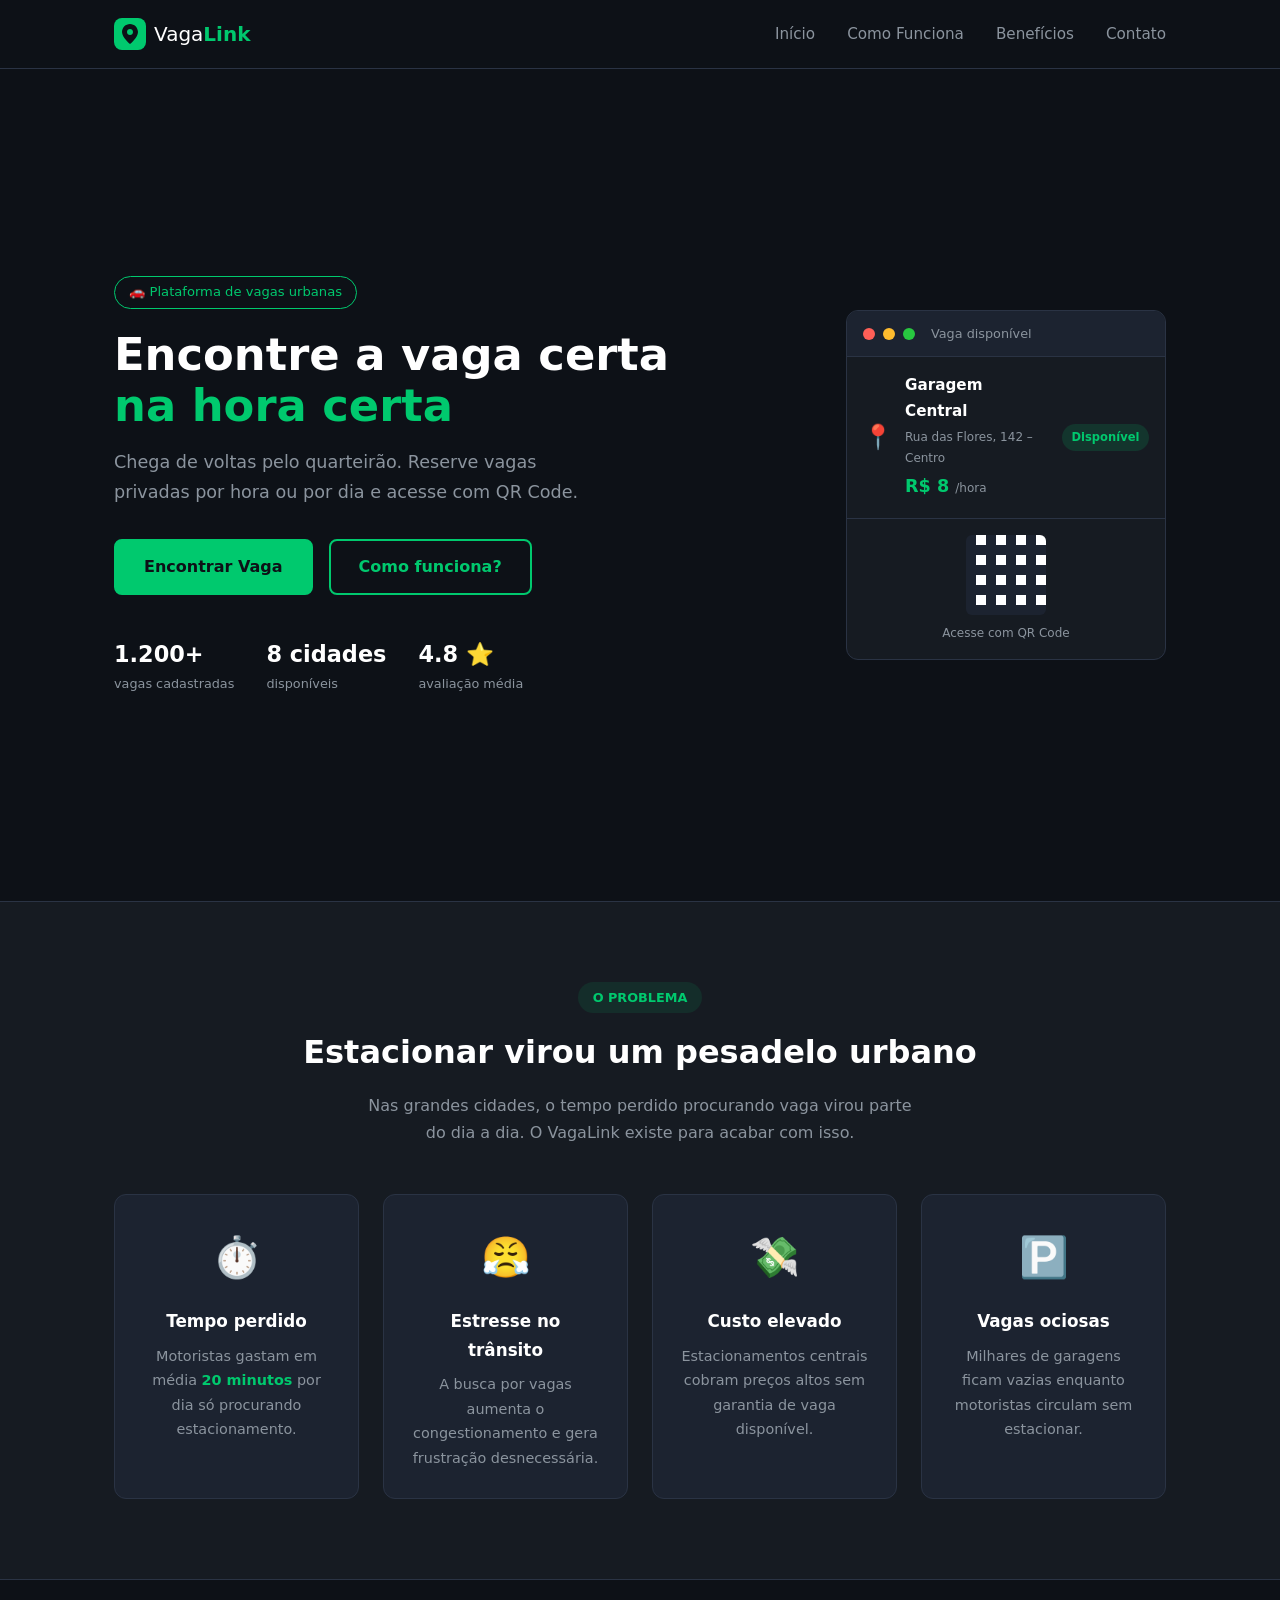
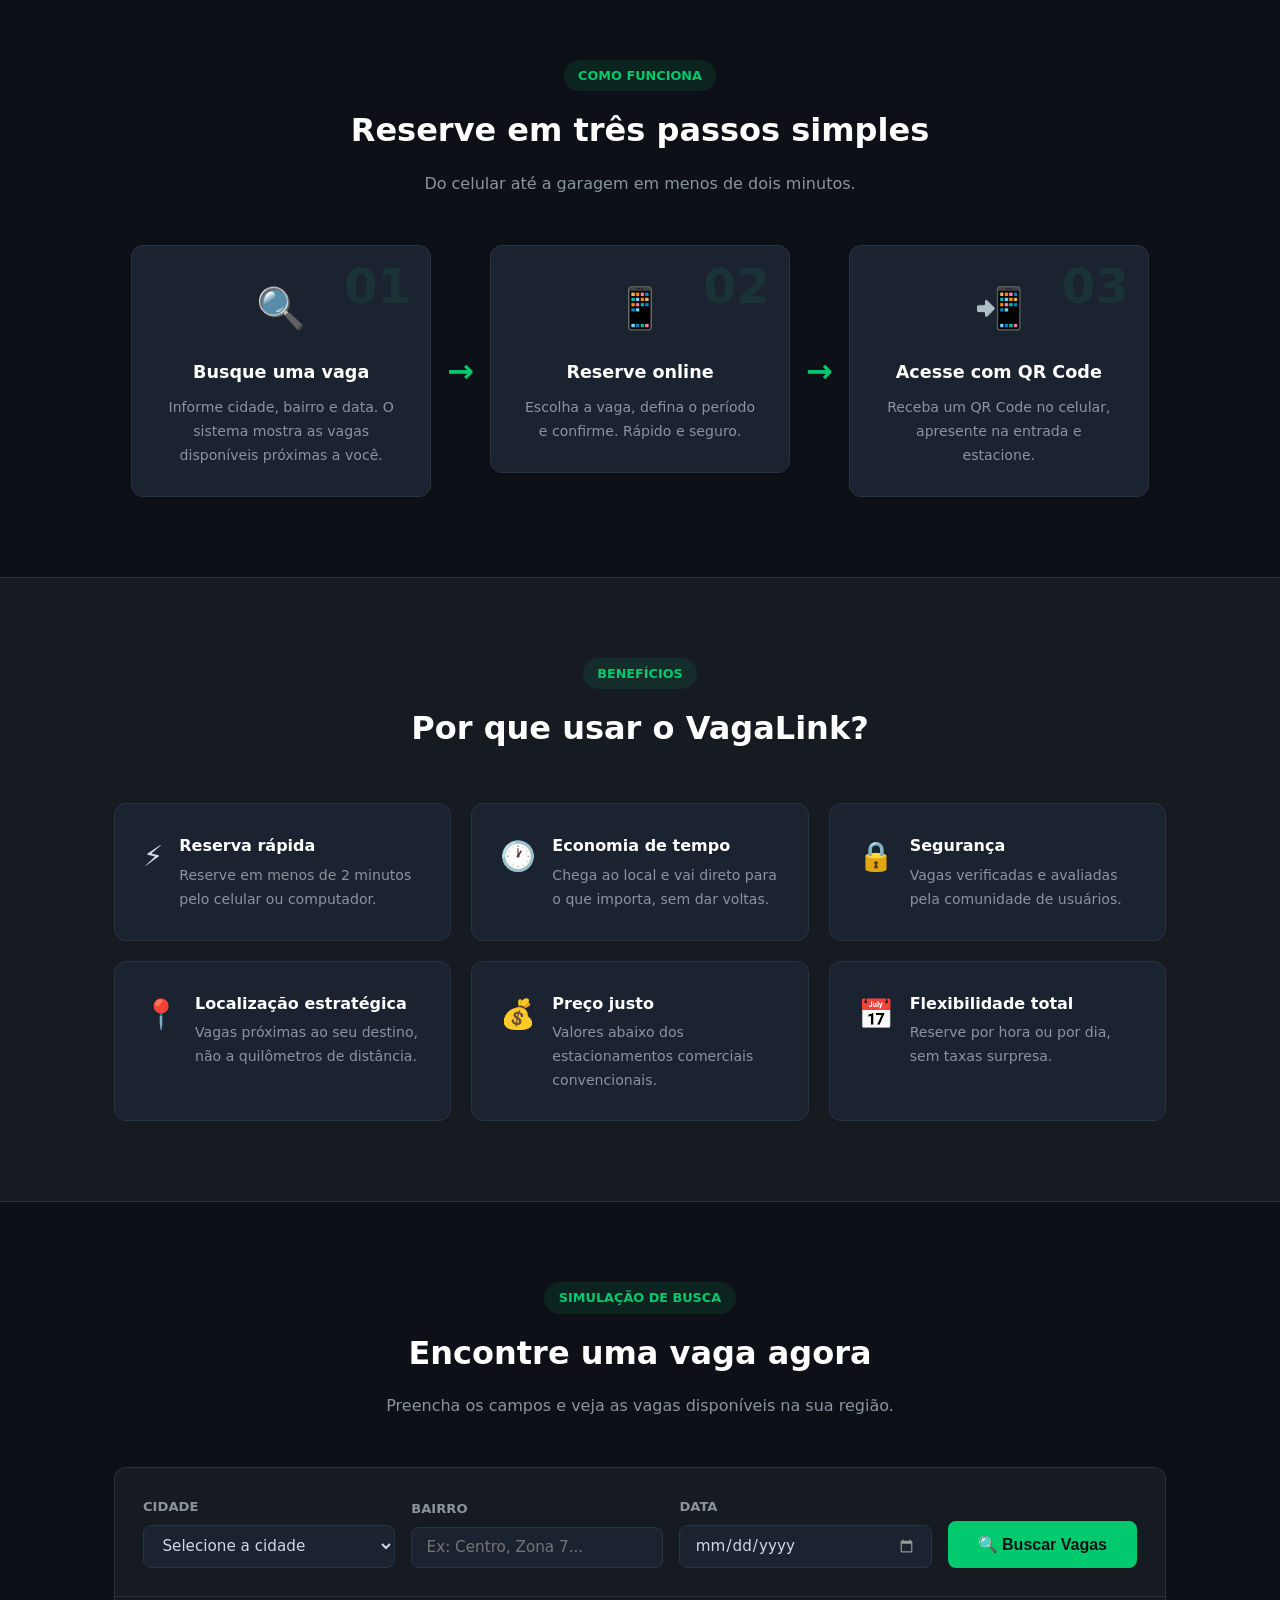
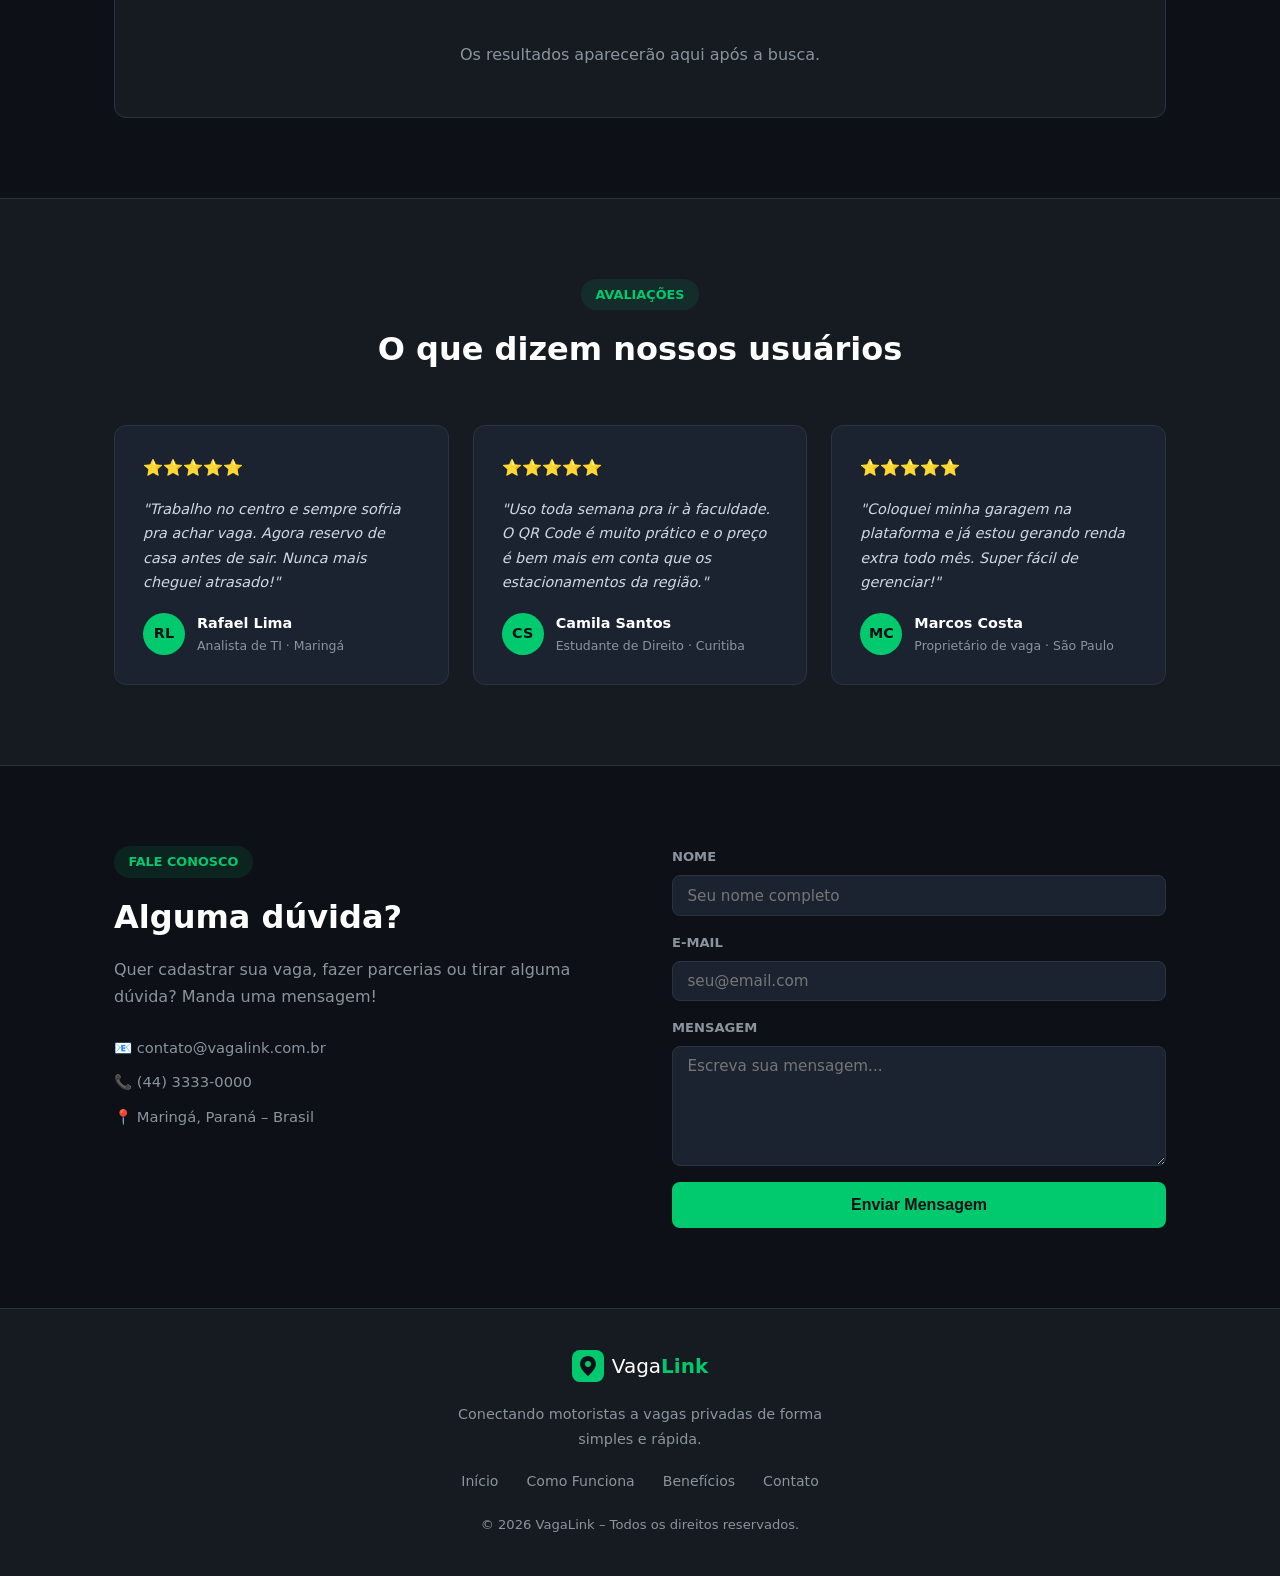
==== VagaLink/index.html @ 7817a4af "Add files via upload" ====
<!DOCTYPE html>
<html lang="pt-BR">
<head>
  <meta charset="UTF-8" />
  <meta name="viewport" content="width=device-width, initial-scale=1.0" />
  <title>VagaLink – Encontre a vaga certa na hora certa</title>
  <link rel="stylesheet" href="style.css" />
</head>
<body>

  <!-- HEADER -->
  <header class="header">
    <div class="header-inner">
      <a href="#hero" class="logo">
        <svg class="logo-icon" viewBox="0 0 32 32" fill="none">
          <rect width="32" height="32" rx="8" fill="#00c96e"/>
          <path d="M16 6C11.6 6 8 9.6 8 14C8 19.5 16 26 16 26C16 26 24 19.5 24 14C24 9.6 20.4 6 16 6ZM16 17C14.3 17 13 15.7 13 14C13 12.3 14.3 11 16 11C17.7 11 19 12.3 19 14C19 15.7 17.7 17 16 17Z" fill="#0d1117"/>
        </svg>
        <span class="logo-text">Vaga<strong>Link</strong></span>
      </a>

      <button class="menu-toggle" id="menuToggle" aria-label="Abrir menu">
        <span></span><span></span><span></span>
      </button>

      <nav class="nav" id="mainNav">
        <ul class="nav-list">
          <li><a href="#hero" class="nav-link">Início</a></li>
          <li><a href="#como-funciona" class="nav-link">Como Funciona</a></li>
          <li><a href="#beneficios" class="nav-link">Benefícios</a></li>
          <li><a href="#contato" class="nav-link">Contato</a></li>
        </ul>
      </nav>
    </div>
  </header>

  <!-- HERO -->
  <section class="hero" id="hero">
    <div class="hero-content">
      <span class="hero-badge">🚗 Plataforma de vagas urbanas</span>
      <h1 class="hero-title">Encontre a vaga certa<br><span class="hero-highlight">na hora certa</span></h1>
      <p class="hero-subtitle">Chega de voltas pelo quarteirão. Reserve vagas privadas por hora ou por dia e acesse com QR Code.</p>
      <div class="hero-actions">
        <a href="#busca" class="btn btn-primary">Encontrar Vaga</a>
        <a href="#como-funciona" class="btn btn-outline">Como funciona?</a>
      </div>
      <div class="hero-stats">
        <div class="stat"><span class="stat-number">1.200+</span><span class="stat-label">vagas cadastradas</span></div>
        <div class="stat"><span class="stat-number">8 cidades</span><span class="stat-label">disponíveis</span></div>
        <div class="stat"><span class="stat-number">4.8 ⭐</span><span class="stat-label">avaliação média</span></div>
      </div>
    </div>

    <!-- Card decorativo -->
    <div class="hero-visual">
      <div class="card-mockup">
        <div class="mockup-header">
          <span class="mockup-dot red"></span>
          <span class="mockup-dot yellow"></span>
          <span class="mockup-dot green"></span>
          <span class="mockup-title">Vaga disponível</span>
        </div>
        <div class="mockup-body">
          <div class="mockup-pin">📍</div>
          <div class="mockup-info">
            <p class="mockup-name">Garagem Central</p>
            <p class="mockup-address">Rua das Flores, 142 – Centro</p>
            <p class="mockup-price">R$ 8 <span>/hora</span></p>
          </div>
          <span class="mockup-badge">Disponível</span>
        </div>
        <div class="mockup-qr">
          <div class="qr-grid"></div>
          <p>Acesse com QR Code</p>
        </div>
      </div>
    </div>
  </section>

  <!-- PROBLEMA -->
  <section class="problema" id="problema">
    <div class="container">
      <div class="section-header">
        <span class="section-label">O problema</span>
        <h2 class="section-title">Estacionar virou um pesadelo urbano</h2>
        <p class="section-desc">Nas grandes cidades, o tempo perdido procurando vaga virou parte do dia a dia. O VagaLink existe para acabar com isso.</p>
      </div>
      <div class="problema-grid">
        <div class="problema-card"><span class="card-icon">⏱️</span><h3>Tempo perdido</h3><p>Motoristas gastam em média <strong>20 minutos</strong> por dia só procurando estacionamento.</p></div>
        <div class="problema-card"><span class="card-icon">😤</span><h3>Estresse no trânsito</h3><p>A busca por vagas aumenta o congestionamento e gera frustração desnecessária.</p></div>
        <div class="problema-card"><span class="card-icon">💸</span><h3>Custo elevado</h3><p>Estacionamentos centrais cobram preços altos sem garantia de vaga disponível.</p></div>
        <div class="problema-card"><span class="card-icon">🅿️</span><h3>Vagas ociosas</h3><p>Milhares de garagens ficam vazias enquanto motoristas circulam sem estacionar.</p></div>
      </div>
    </div>
  </section>

  <!-- COMO FUNCIONA -->
  <section class="como-funciona" id="como-funciona">
    <div class="container">
      <div class="section-header">
        <span class="section-label">Como funciona</span>
        <h2 class="section-title">Reserve em três passos simples</h2>
        <p class="section-desc">Do celular até a garagem em menos de dois minutos.</p>
      </div>
      <div class="steps-grid">
        <div class="step-card">
          <div class="step-number">01</div>
          <div class="step-icon">🔍</div>
          <h3 class="step-title">Busque uma vaga</h3>
          <p class="step-desc">Informe cidade, bairro e data. O sistema mostra as vagas disponíveis próximas a você.</p>
        </div>
        <div class="step-arrow" aria-hidden="true">→</div>
        <div class="step-card">
          <div class="step-number">02</div>
          <div class="step-icon">📱</div>
          <h3 class="step-title">Reserve online</h3>
          <p class="step-desc">Escolha a vaga, defina o período e confirme. Rápido e seguro.</p>
        </div>
        <div class="step-arrow" aria-hidden="true">→</div>
        <div class="step-card">
          <div class="step-number">03</div>
          <div class="step-icon">📲</div>
          <h3 class="step-title">Acesse com QR Code</h3>
          <p class="step-desc">Receba um QR Code no celular, apresente na entrada e estacione.</p>
        </div>
      </div>
    </div>
  </section>

  <!-- BENEFÍCIOS -->
  <section class="beneficios" id="beneficios">
    <div class="container">
      <div class="section-header">
        <span class="section-label">Benefícios</span>
        <h2 class="section-title">Por que usar o VagaLink?</h2>
      </div>
      <div class="beneficios-grid">
        <div class="beneficio-item"><span class="beneficio-icon">⚡</span><div><h4>Reserva rápida</h4><p>Reserve em menos de 2 minutos pelo celular ou computador.</p></div></div>
        <div class="beneficio-item"><span class="beneficio-icon">🕐</span><div><h4>Economia de tempo</h4><p>Chega ao local e vai direto para o que importa, sem dar voltas.</p></div></div>
        <div class="beneficio-item"><span class="beneficio-icon">🔒</span><div><h4>Segurança</h4><p>Vagas verificadas e avaliadas pela comunidade de usuários.</p></div></div>
        <div class="beneficio-item"><span class="beneficio-icon">📍</span><div><h4>Localização estratégica</h4><p>Vagas próximas ao seu destino, não a quilômetros de distância.</p></div></div>
        <div class="beneficio-item"><span class="beneficio-icon">💰</span><div><h4>Preço justo</h4><p>Valores abaixo dos estacionamentos comerciais convencionais.</p></div></div>
        <div class="beneficio-item"><span class="beneficio-icon">📅</span><div><h4>Flexibilidade total</h4><p>Reserve por hora ou por dia, sem taxas surpresa.</p></div></div>
      </div>
    </div>
  </section>

  <!-- BUSCA -->
  <section class="busca" id="busca">
    <div class="container">
      <div class="section-header">
        <span class="section-label">Simulação de busca</span>
        <h2 class="section-title">Encontre uma vaga agora</h2>
        <p class="section-desc">Preencha os campos e veja as vagas disponíveis na sua região.</p>
      </div>
      <div class="busca-box">
        <div class="busca-form">
          <div class="form-group">
            <label for="cidade">Cidade</label>
            <select id="cidade">
              <option value="">Selecione a cidade</option>
              <option>Maringá</option>
              <option>Curitiba</option>
              <option>São Paulo</option>
              <option>Londrina</option>
              <option>Campo Grande</option>
            </select>
          </div>
          <div class="form-group">
            <label for="bairro">Bairro</label>
            <input type="text" id="bairro" placeholder="Ex: Centro, Zona 7..." />
          </div>
          <div class="form-group">
            <label for="data">Data</label>
            <input type="date" id="data" />
          </div>
          <button class="btn btn-primary btn-buscar" id="btnBuscar">🔍 Buscar Vagas</button>
        </div>
        <div class="resultados" id="resultados">
          <p class="resultados-placeholder">Os resultados aparecerão aqui após a busca.</p>
        </div>
      </div>
    </div>
  </section>

  <!-- AVALIAÇÕES -->
  <section class="avaliacoes" id="avaliacoes">
    <div class="container">
      <div class="section-header">
        <span class="section-label">Avaliações</span>
        <h2 class="section-title">O que dizem nossos usuários</h2>
      </div>
      <div class="avaliacoes-grid">
        <div class="avaliacao-card">
          <div class="avaliacao-stars">⭐⭐⭐⭐⭐</div>
          <p class="avaliacao-texto">"Trabalho no centro e sempre sofria pra achar vaga. Agora reservo de casa antes de sair. Nunca mais cheguei atrasado!"</p>
          <div class="avaliacao-autor">
            <div class="autor-avatar">RL</div>
            <div><p class="autor-nome">Rafael Lima</p><p class="autor-info">Analista de TI · Maringá</p></div>
          </div>
        </div>
        <div class="avaliacao-card">
          <div class="avaliacao-stars">⭐⭐⭐⭐⭐</div>
          <p class="avaliacao-texto">"Uso toda semana pra ir à faculdade. O QR Code é muito prático e o preço é bem mais em conta que os estacionamentos da região."</p>
          <div class="avaliacao-autor">
            <div class="autor-avatar">CS</div>
            <div><p class="autor-nome">Camila Santos</p><p class="autor-info">Estudante de Direito · Curitiba</p></div>
          </div>
        </div>
        <div class="avaliacao-card">
          <div class="avaliacao-stars">⭐⭐⭐⭐⭐</div>
          <p class="avaliacao-texto">"Coloquei minha garagem na plataforma e já estou gerando renda extra todo mês. Super fácil de gerenciar!"</p>
          <div class="avaliacao-autor">
            <div class="autor-avatar">MC</div>
            <div><p class="autor-nome">Marcos Costa</p><p class="autor-info">Proprietário de vaga · São Paulo</p></div>
          </div>
        </div>
      </div>
    </div>
  </section>

  <!-- CONTATO -->
  <section class="contato" id="contato">
    <div class="container">
      <div class="contato-inner">
        <div class="contato-info">
          <span class="section-label">Fale conosco</span>
          <h2 class="section-title">Alguma dúvida?</h2>
          <p>Quer cadastrar sua vaga, fazer parcerias ou tirar alguma dúvida? Manda uma mensagem!</p>
          <ul class="contato-detalhes">
            <li>📧 contato@vagalink.com.br</li>
            <li>📞 (44) 3333-0000</li>
            <li>📍 Maringá, Paraná – Brasil</li>
          </ul>
        </div>
        <form class="contato-form" id="formContato">
          <div class="form-group">
            <label for="nome">Nome</label>
            <input type="text" id="nome" placeholder="Seu nome completo" required />
          </div>
          <div class="form-group">
            <label for="email">E-mail</label>
            <input type="email" id="email" placeholder="seu@email.com" required />
          </div>
          <div class="form-group">
            <label for="mensagem">Mensagem</label>
            <textarea id="mensagem" rows="5" placeholder="Escreva sua mensagem..." required></textarea>
          </div>
          <div class="form-sucesso" id="formSucesso">✅ Mensagem enviada com sucesso!</div>
          <button type="submit" class="btn btn-primary">Enviar Mensagem</button>
        </form>
      </div>
    </div>
  </section>

  <!-- FOOTER -->
  <footer class="footer">
    <div class="container">
      <div class="footer-inner">
        <a href="#hero" class="logo">
          <svg class="logo-icon" viewBox="0 0 32 32" fill="none">
            <rect width="32" height="32" rx="8" fill="#00c96e"/>
            <path d="M16 6C11.6 6 8 9.6 8 14C8 19.5 16 26 16 26C16 26 24 19.5 24 14C24 9.6 20.4 6 16 6ZM16 17C14.3 17 13 15.7 13 14C13 12.3 14.3 11 16 11C17.7 11 19 12.3 19 14C19 15.7 17.7 17 16 17Z" fill="#0d1117"/>
          </svg>
          <span class="logo-text">Vaga<strong>Link</strong></span>
        </a>
        <p class="footer-desc">Conectando motoristas a vagas privadas de forma simples e rápida.</p>
        <nav class="footer-nav">
          <a href="#hero">Início</a>
          <a href="#como-funciona">Como Funciona</a>
          <a href="#beneficios">Benefícios</a>
          <a href="#contato">Contato</a>
        </nav>
        <p class="footer-copy">© <span id="anoAtual"></span> VagaLink – Todos os direitos reservados.</p>
      </div>
    </div>
  </footer>

  <script src="script.js"></script>
</body>
</html>
---- VagaLink/style.css ----
/* ============================================
   VagaLink – CSS Simplificado
   Cores: fundo escuro + verde (#00c96e)
   ============================================ */

/* --- 1. RESET BÁSICO --- */

*, *::before, *::after {
  box-sizing: border-box;
  margin: 0;
  padding: 0;
}

html {
  scroll-behavior: smooth;
}

body {
  font-family: system-ui, sans-serif;
  background-color: #0d1117;
  color: #cdd9e5;
  line-height: 1.7;
}

ul, ol { list-style: none; }
a { text-decoration: none; color: inherit; }
img { max-width: 100%; display: block; }

/* --- 2. UTILITÁRIOS --- */

.container {
  max-width: 1100px;
  margin: 0 auto;
  padding: 0 1.5rem;
}

/* Botões */
.btn {
  display: inline-block;
  padding: 0.75rem 1.75rem;
  border-radius: 8px;
  font-size: 1rem;
  font-weight: 600;
  cursor: pointer;
  border: 2px solid #00c96e;
  transition: background-color 0.2s, color 0.2s;
}

.btn-primary {
  background-color: #00c96e;
  color: #0d1117;
}

.btn-primary:hover {
  background-color: #00a559;
  border-color: #00a559;
}

.btn-outline {
  background-color: transparent;
  color: #00c96e;
}

.btn-outline:hover {
  background-color: #00c96e;
  color: #0d1117;
}

/* Cabeçalhos de seção */
.section-header {
  text-align: center;
  margin-bottom: 3rem;
}

.section-label {
  display: inline-block;
  font-size: 0.8rem;
  font-weight: 700;
  text-transform: uppercase;
  color: #00c96e;
  background-color: rgba(0, 201, 110, 0.1);
  padding: 0.3rem 0.9rem;
  border-radius: 999px;
  margin-bottom: 0.75rem;
}

.section-title {
  font-size: 2rem;
  font-weight: 700;
  color: #fff;
  margin-bottom: 0.75rem;
}

.section-desc {
  color: #8b949e;
  max-width: 560px;
  margin: 0 auto;
}

/* --- 3. HEADER --- */

.header {
  position: sticky;
  top: 0;
  z-index: 100;
  background-color: #0d1117;
  border-bottom: 1px solid #2a3344;
}

.header-inner {
  max-width: 1100px;
  margin: 0 auto;
  padding: 0 1.5rem;
  height: 68px;
  display: flex;
  align-items: center;
  justify-content: space-between;
}

.logo {
  display: flex;
  align-items: center;
  gap: 0.5rem;
  font-size: 1.25rem;
  color: #fff;
}

.logo-icon { width: 32px; height: 32px; }

.logo-text strong { color: #00c96e; }

.nav-list {
  display: flex;
  gap: 2rem;
}

.nav-link {
  font-size: 0.95rem;
  color: #8b949e;
  transition: color 0.2s;
}

.nav-link:hover { color: #fff; }

/* Botão hamburguer (só aparece em mobile) */
.menu-toggle {
  display: none;
  flex-direction: column;
  gap: 5px;
  background: none;
  border: none;
  cursor: pointer;
  padding: 4px;
}

.menu-toggle span {
  display: block;
  width: 24px;
  height: 2px;
  background-color: #cdd9e5;
}

/* --- 4. HERO --- */

.hero {
  display: flex;
  align-items: center;
  gap: 3rem;
  padding: 5rem 1.5rem;
  max-width: 1100px;
  margin: 0 auto;
  min-height: calc(100vh - 68px);
}

.hero-content { flex: 1; }

.hero-badge {
  display: inline-block;
  font-size: 0.82rem;
  color: #00c96e;
  border: 1px solid #00c96e;
  padding: 0.3rem 0.9rem;
  border-radius: 999px;
  margin-bottom: 1.2rem;
}

.hero-title {
  font-size: 2.8rem;
  font-weight: 800;
  color: #fff;
  line-height: 1.15;
  margin-bottom: 1rem;
}

.hero-highlight { color: #00c96e; }

.hero-subtitle {
  font-size: 1.1rem;
  color: #8b949e;
  max-width: 500px;
  margin-bottom: 2rem;
}

.hero-actions {
  display: flex;
  gap: 1rem;
  flex-wrap: wrap;
  margin-bottom: 2.5rem;
}

.hero-stats {
  display: flex;
  gap: 2rem;
  flex-wrap: wrap;
}

.stat { display: flex; flex-direction: column; }

.stat-number {
  font-size: 1.4rem;
  font-weight: 700;
  color: #fff;
}

.stat-label {
  font-size: 0.8rem;
  color: #8b949e;
}

/* Card mockup do lado direito */
.hero-visual { flex: 0 0 320px; }

.card-mockup {
  background-color: #161b22;
  border: 1px solid #2a3344;
  border-radius: 12px;
  overflow: hidden;
}

.mockup-header {
  background-color: #1c2330;
  padding: 0.75rem 1rem;
  display: flex;
  align-items: center;
  gap: 0.5rem;
  border-bottom: 1px solid #2a3344;
}

.mockup-dot {
  width: 12px;
  height: 12px;
  border-radius: 50%;
}

.mockup-dot.red    { background-color: #ff5f57; }
.mockup-dot.yellow { background-color: #febc2e; }
.mockup-dot.green  { background-color: #28c840; }

.mockup-title {
  font-size: 0.8rem;
  color: #8b949e;
  margin-left: 0.5rem;
}

.mockup-body {
  padding: 1rem;
  display: flex;
  align-items: center;
  gap: 0.75rem;
  border-bottom: 1px solid #2a3344;
}

.mockup-pin { font-size: 1.5rem; }
.mockup-info { flex: 1; }

.mockup-name {
  font-weight: 600;
  color: #fff;
  font-size: 0.95rem;
}

.mockup-address {
  font-size: 0.75rem;
  color: #8b949e;
  margin-top: 2px;
}

.mockup-price {
  font-size: 1.1rem;
  font-weight: 700;
  color: #00c96e;
  margin-top: 4px;
}

.mockup-price span {
  font-size: 0.75rem;
  color: #8b949e;
  font-weight: 400;
}

.mockup-badge {
  background-color: rgba(0, 201, 110, 0.15);
  color: #00c96e;
  font-size: 0.72rem;
  font-weight: 700;
  padding: 0.25rem 0.6rem;
  border-radius: 999px;
}

.mockup-qr {
  padding: 1rem;
  display: flex;
  flex-direction: column;
  align-items: center;
  gap: 0.5rem;
}

.mockup-qr p {
  font-size: 0.75rem;
  color: #8b949e;
}

/* QR code visual simulado com grid CSS */
.qr-grid {
  width: 80px;
  height: 80px;
  background-color: #fff;
  border-radius: 6px;
  background-image:
    repeating-linear-gradient(0deg,   #1c2330 0px, #1c2330 10px, transparent 10px, transparent 20px),
    repeating-linear-gradient(90deg,  #1c2330 0px, #1c2330 10px, transparent 10px, transparent 20px);
}

/* --- 5. SEÇÕES COM FUNDO ALTERNADO --- */
/* Seções escuras alternadas usam a mesma cor de fundo e borda */

.problema,
.beneficios,
.avaliacoes {
  background-color: #161b22;
  border-top: 1px solid #2a3344;
  border-bottom: 1px solid #2a3344;
}

.problema,
.como-funciona,
.beneficios,
.busca,
.avaliacoes,
.contato {
  padding: 5rem 0;
}

/* --- 6. CARDS GENÉRICOS --- */
/* Problema, steps, avaliações e benefícios compartilham o mesmo estilo base de card */

.problema-card,
.step-card,
.avaliacao-card,
.beneficio-item {
  background-color: #1c2330;
  border: 1px solid #2a3344;
  border-radius: 12px;
  padding: 1.75rem;
}

.problema-card:hover,
.step-card:hover,
.avaliacao-card:hover,
.beneficio-item:hover {
  border-color: #00c96e;
}

/* --- 7. SEÇÃO PROBLEMA --- */

.problema-grid {
  display: grid;
  grid-template-columns: repeat(auto-fit, minmax(220px, 1fr));
  gap: 1.5rem;
}

.problema-card { text-align: center; }

.card-icon {
  font-size: 2.5rem;
  display: block;
  margin-bottom: 1rem;
}

.problema-card h3 {
  font-size: 1.05rem;
  color: #fff;
  margin-bottom: 0.5rem;
}

.problema-card p { font-size: 0.9rem; color: #8b949e; }
.problema-card p strong { color: #00c96e; }

/* --- 8. COMO FUNCIONA --- */

.steps-grid {
  display: flex;
  gap: 1rem;
  flex-wrap: wrap;
  justify-content: center;
  align-items: flex-start;
}

.step-card {
  flex: 1;
  min-width: 220px;
  max-width: 300px;
  text-align: center;
  position: relative;
}

/* Número decorativo no canto do card */
.step-number {
  font-size: 3rem;
  font-weight: 900;
  color: rgba(0, 201, 110, 0.1);
  position: absolute;
  top: 1rem;
  right: 1.2rem;
  line-height: 1;
  user-select: none;
}

.step-icon {
  font-size: 2.5rem;
  margin-bottom: 1rem;
}

.step-title {
  font-size: 1.1rem;
  font-weight: 700;
  color: #fff;
  margin-bottom: 0.5rem;
}

.step-desc { font-size: 0.88rem; color: #8b949e; }

.step-arrow {
  font-size: 2rem;
  color: #00c96e;
  align-self: center;
  font-weight: 700;
}

/* --- 9. BENEFÍCIOS --- */

.beneficios-grid {
  display: grid;
  grid-template-columns: repeat(auto-fit, minmax(280px, 1fr));
  gap: 1.25rem;
}

.beneficio-item {
  display: flex;
  align-items: flex-start;
  gap: 1rem;
}

.beneficio-icon { font-size: 1.8rem; }

.beneficio-item h4 {
  font-size: 1rem;
  color: #fff;
  margin-bottom: 0.25rem;
}

.beneficio-item p { font-size: 0.88rem; color: #8b949e; }

/* --- 10. BUSCA DE VAGAS --- */

.busca-box {
  background-color: #161b22;
  border: 1px solid #2a3344;
  border-radius: 12px;
  overflow: hidden;
}

.busca-form {
  display: flex;
  align-items: flex-end;
  gap: 1rem;
  padding: 1.75rem;
  flex-wrap: wrap;
  border-bottom: 1px solid #2a3344;
}

/* Grupos de campos de formulário (reutilizado em busca e contato) */
.form-group {
  display: flex;
  flex-direction: column;
  gap: 0.4rem;
  flex: 1;
  min-width: 160px;
}

.form-group label {
  font-size: 0.82rem;
  font-weight: 600;
  color: #8b949e;
  text-transform: uppercase;
}

.form-group input,
.form-group select,
.form-group textarea {
  background-color: #1c2330;
  border: 1px solid #2a3344;
  border-radius: 8px;
  padding: 0.65rem 0.9rem;
  color: #cdd9e5;
  font-size: 0.95rem;
  font-family: system-ui, sans-serif;
  width: 100%;
  outline: none;
}

.form-group input:focus,
.form-group select:focus,
.form-group textarea:focus {
  border-color: #00c96e;
}

.form-group input[type="date"]::-webkit-calendar-picker-indicator {
  filter: invert(0.6);
}

.btn-buscar {
  white-space: nowrap;
  align-self: flex-end;
}

.resultados {
  padding: 1.75rem;
  min-height: 120px;
}

.resultados-placeholder {
  color: #8b949e;
  text-align: center;
  padding: 1rem 0;
}

/* Grid e cards de resultado de busca (criados pelo JS) */
.resultados-grid {
  display: grid;
  grid-template-columns: repeat(auto-fill, minmax(240px, 1fr));
  gap: 1rem;
}

.vaga-card {
  background-color: #1c2330;
  border: 1px solid #2a3344;
  border-radius: 12px;
  padding: 1.25rem;
}

.vaga-card:hover { border-color: #00c96e; }

.vaga-card-header {
  display: flex;
  justify-content: space-between;
  align-items: flex-start;
  margin-bottom: 0.5rem;
}

.vaga-nome {
  font-size: 0.95rem;
  font-weight: 700;
  color: #fff;
}

.vaga-tipo {
  font-size: 0.7rem;
  padding: 0.2rem 0.5rem;
  border-radius: 999px;
  font-weight: 600;
}

.vaga-tipo.coberta { background-color: rgba(0,201,110,0.12); color: #00c96e; }
.vaga-tipo.aberta  { background-color: rgba(255,191,0,0.12); color: #ffbf00; }

.vaga-endereco {
  font-size: 0.8rem;
  color: #8b949e;
  margin-bottom: 0.75rem;
}

.vaga-footer {
  display: flex;
  justify-content: space-between;
  align-items: center;
}

.vaga-preco {
  font-size: 1.15rem;
  font-weight: 700;
  color: #00c96e;
}

.vaga-preco span { font-size: 0.75rem; color: #8b949e; font-weight: 400; }

.vaga-avaliacao { font-size: 0.78rem; color: #8b949e; }

.btn-reservar {
  display: block;
  width: 100%;
  margin-top: 0.9rem;
  padding: 0.55rem;
  background-color: #00c96e;
  color: #0d1117;
  border: none;
  border-radius: 7px;
  font-weight: 700;
  font-size: 0.9rem;
  cursor: pointer;
  font-family: system-ui, sans-serif;
}

.btn-reservar:hover { background-color: #00a559; }

.reserva-confirmada {
  border: 1px solid #00c96e;
  color: #00c96e;
  border-radius: 7px;
  padding: 0.5rem;
  text-align: center;
  font-size: 0.85rem;
  font-weight: 600;
  margin-top: 0.9rem;
}

/* --- 11. AVALIAÇÕES --- */

.avaliacoes-grid {
  display: grid;
  grid-template-columns: repeat(auto-fit, minmax(280px, 1fr));
  gap: 1.5rem;
}

.avaliacao-card {
  display: flex;
  flex-direction: column;
  gap: 1rem;
}

.avaliacao-stars { font-size: 1rem; }

.avaliacao-texto {
  font-size: 0.9rem;
  color: #cdd9e5;
  font-style: italic;
  flex: 1;
}

.avaliacao-autor {
  display: flex;
  align-items: center;
  gap: 0.75rem;
}

.autor-avatar {
  width: 42px;
  height: 42px;
  border-radius: 50%;
  background-color: #00c96e;
  color: #0d1117;
  display: flex;
  align-items: center;
  justify-content: center;
  font-weight: 700;
  font-size: 0.9rem;
  flex-shrink: 0;
}

.autor-nome { font-size: 0.9rem; font-weight: 700; color: #fff; }
.autor-info { font-size: 0.78rem; color: #8b949e; }

/* --- 12. CONTATO --- */

.contato-inner {
  display: grid;
  grid-template-columns: 1fr 1fr;
  gap: 4rem;
  align-items: start;
}

.contato-info .section-title { text-align: left; }

.contato-info p {
  color: #8b949e;
  margin-bottom: 1.5rem;
}

.contato-detalhes { display: flex; flex-direction: column; gap: 0.6rem; }
.contato-detalhes li { font-size: 0.92rem; color: #8b949e; }

.contato-form {
  display: flex;
  flex-direction: column;
  gap: 1rem;
}

.contato-form .form-group textarea {
  resize: vertical;
  min-height: 120px;
}

/* Mensagem de sucesso – ocultada por padrão, exibida via JS */
.form-sucesso {
  border: 1px solid #00c96e;
  color: #00c96e;
  border-radius: 8px;
  padding: 0.9rem 1.1rem;
  font-weight: 600;
  display: none;
}

/* --- 13. FOOTER --- */

.footer {
  background-color: #161b22;
  border-top: 1px solid #2a3344;
  padding: 2.5rem 0;
}

.footer-inner {
  display: flex;
  flex-direction: column;
  align-items: center;
  gap: 1.2rem;
  text-align: center;
}

.footer-desc { font-size: 0.9rem; color: #8b949e; max-width: 400px; }

.footer-nav {
  display: flex;
  gap: 1.75rem;
  flex-wrap: wrap;
  justify-content: center;
}

.footer-nav a { font-size: 0.88rem; color: #8b949e; }
.footer-nav a:hover { color: #00c96e; }

.footer-copy { font-size: 0.82rem; color: #8b949e; }

/* --- 14. RESPONSIVIDADE --- */

/* Tablet */
@media (max-width: 900px) {
  .hero {
    flex-direction: column;
    text-align: center;
    padding-top: 3rem;
    min-height: auto;
  }

  .hero-content {
    display: flex;
    flex-direction: column;
    align-items: center;
  }

  .hero-visual {
    flex: none;
    width: 100%;
    max-width: 340px;
  }

  .contato-inner {
    grid-template-columns: 1fr;
    gap: 2.5rem;
  }

  .contato-info .section-title,
  .contato-info .section-label {
    text-align: center;
    display: block;
  }

  .contato-detalhes { align-items: center; }

  .step-arrow { display: none; }
}

/* Celular */
@media (max-width: 600px) {
  .menu-toggle { display: flex; }

  /* Menu escondido em mobile, exibido quando tem a classe .aberto (via JS) */
  .nav {
    display: none;
    position: absolute;
    top: 68px;
    left: 0;
    right: 0;
    background-color: #161b22;
    border-bottom: 1px solid #2a3344;
    padding: 1rem 1.5rem;
    z-index: 99;
  }

  .nav.aberto { display: block; }

  .nav-list { flex-direction: column; gap: 1rem; }

  .busca-form { flex-direction: column; }

  .btn-buscar { width: 100%; }

  .hero-stats,
  .hero-actions {
    justify-content: center;
  }
}
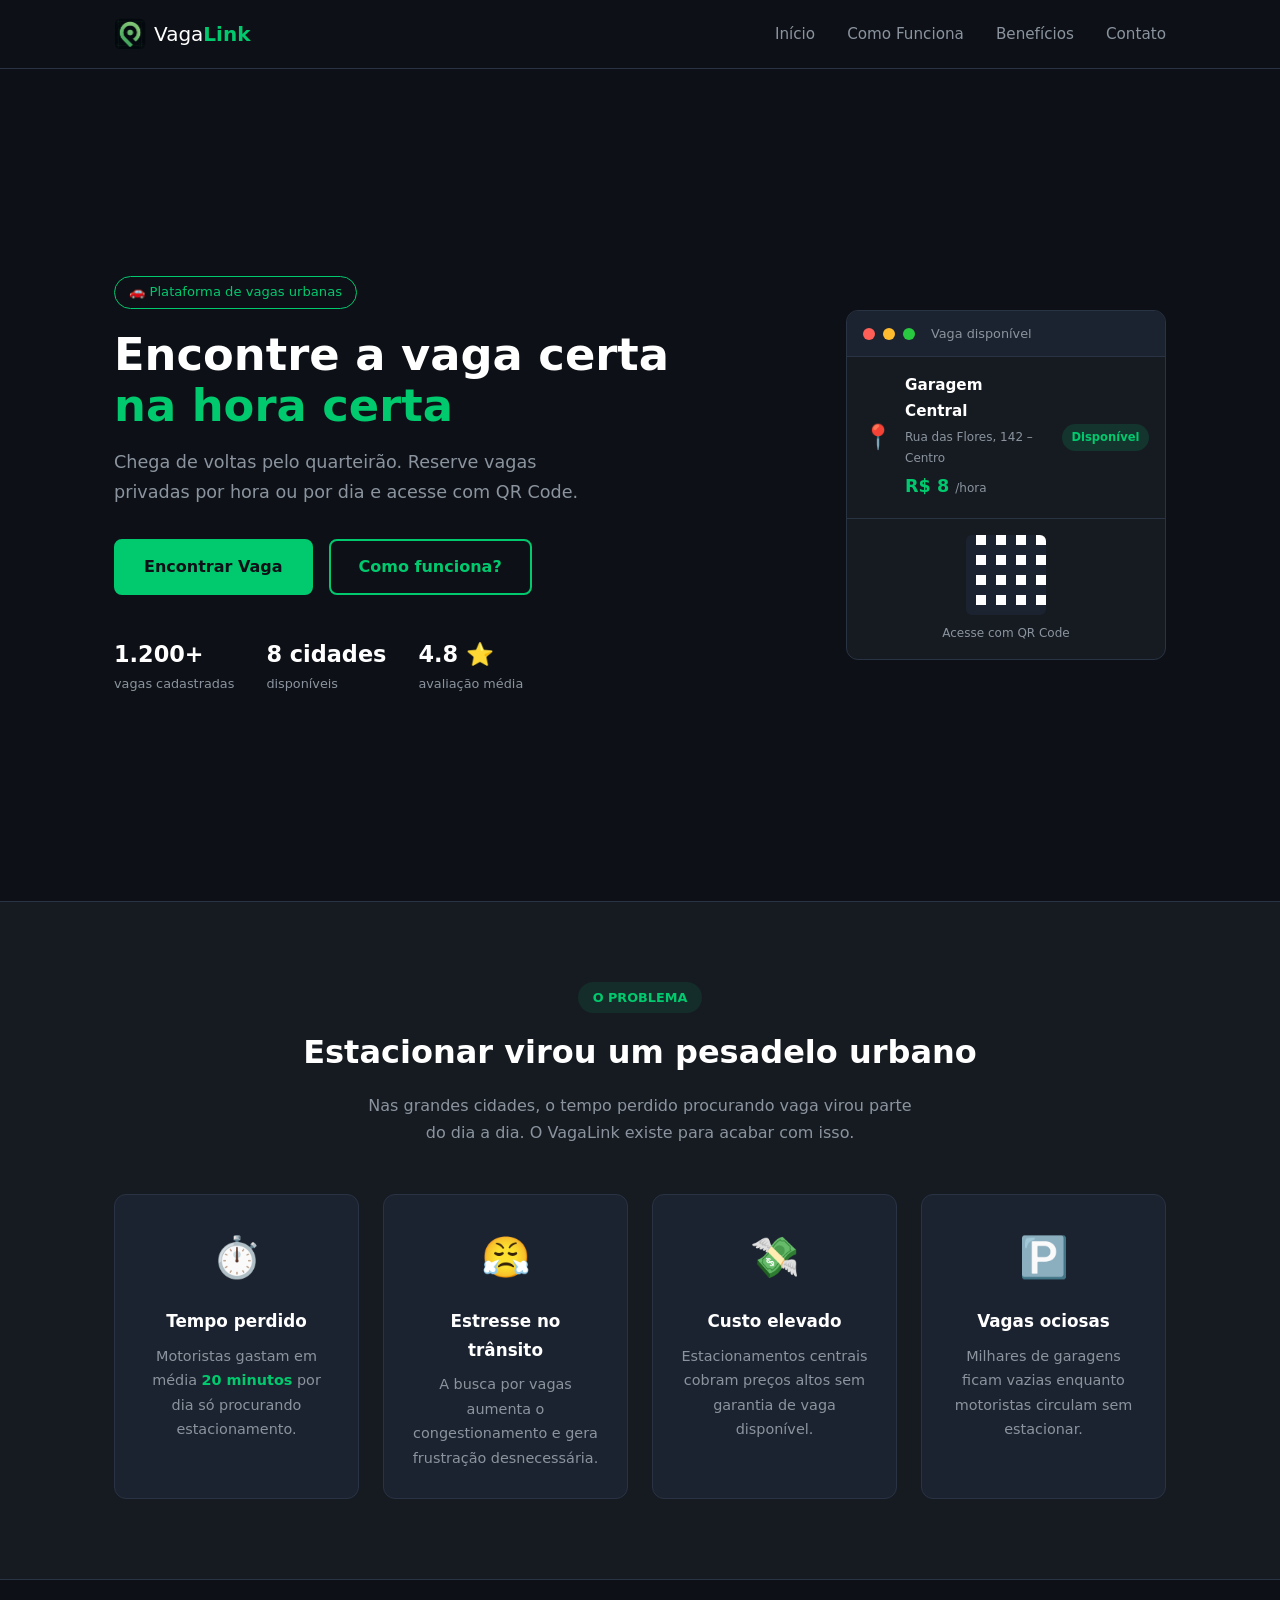
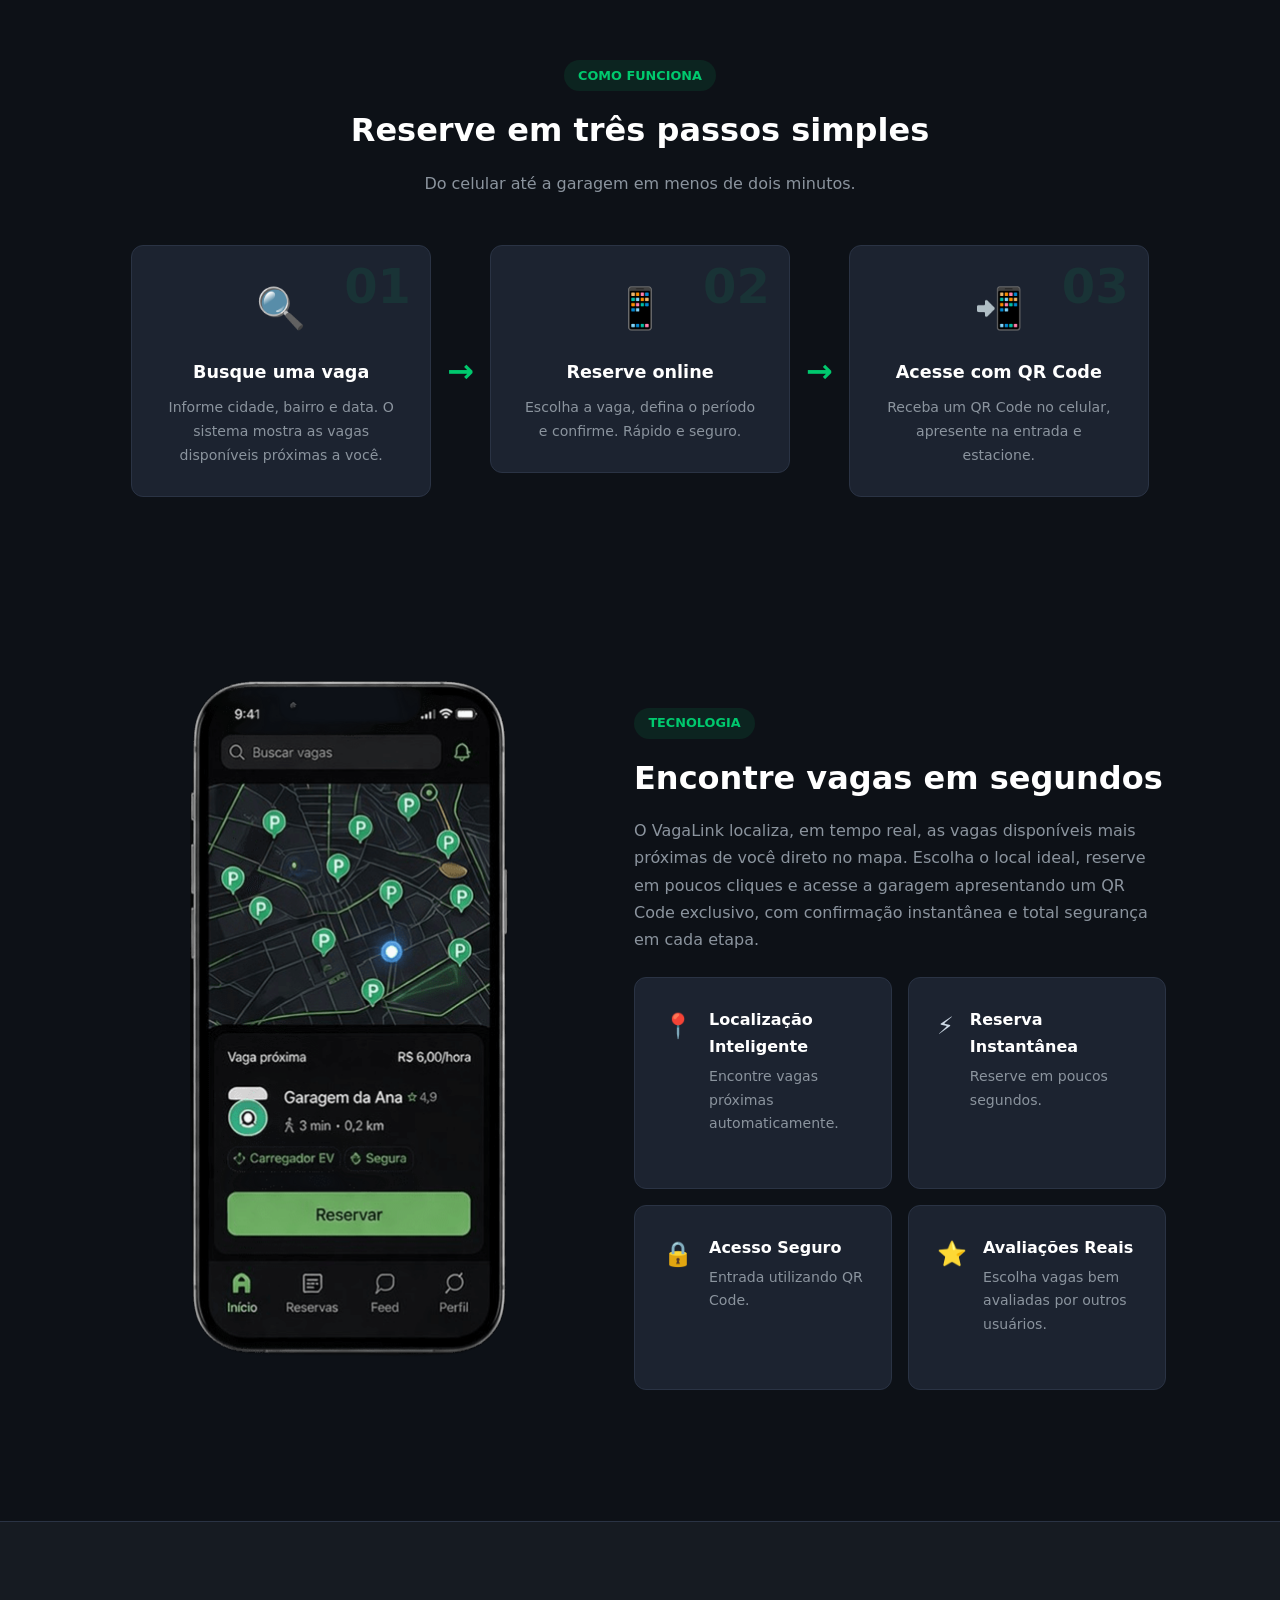
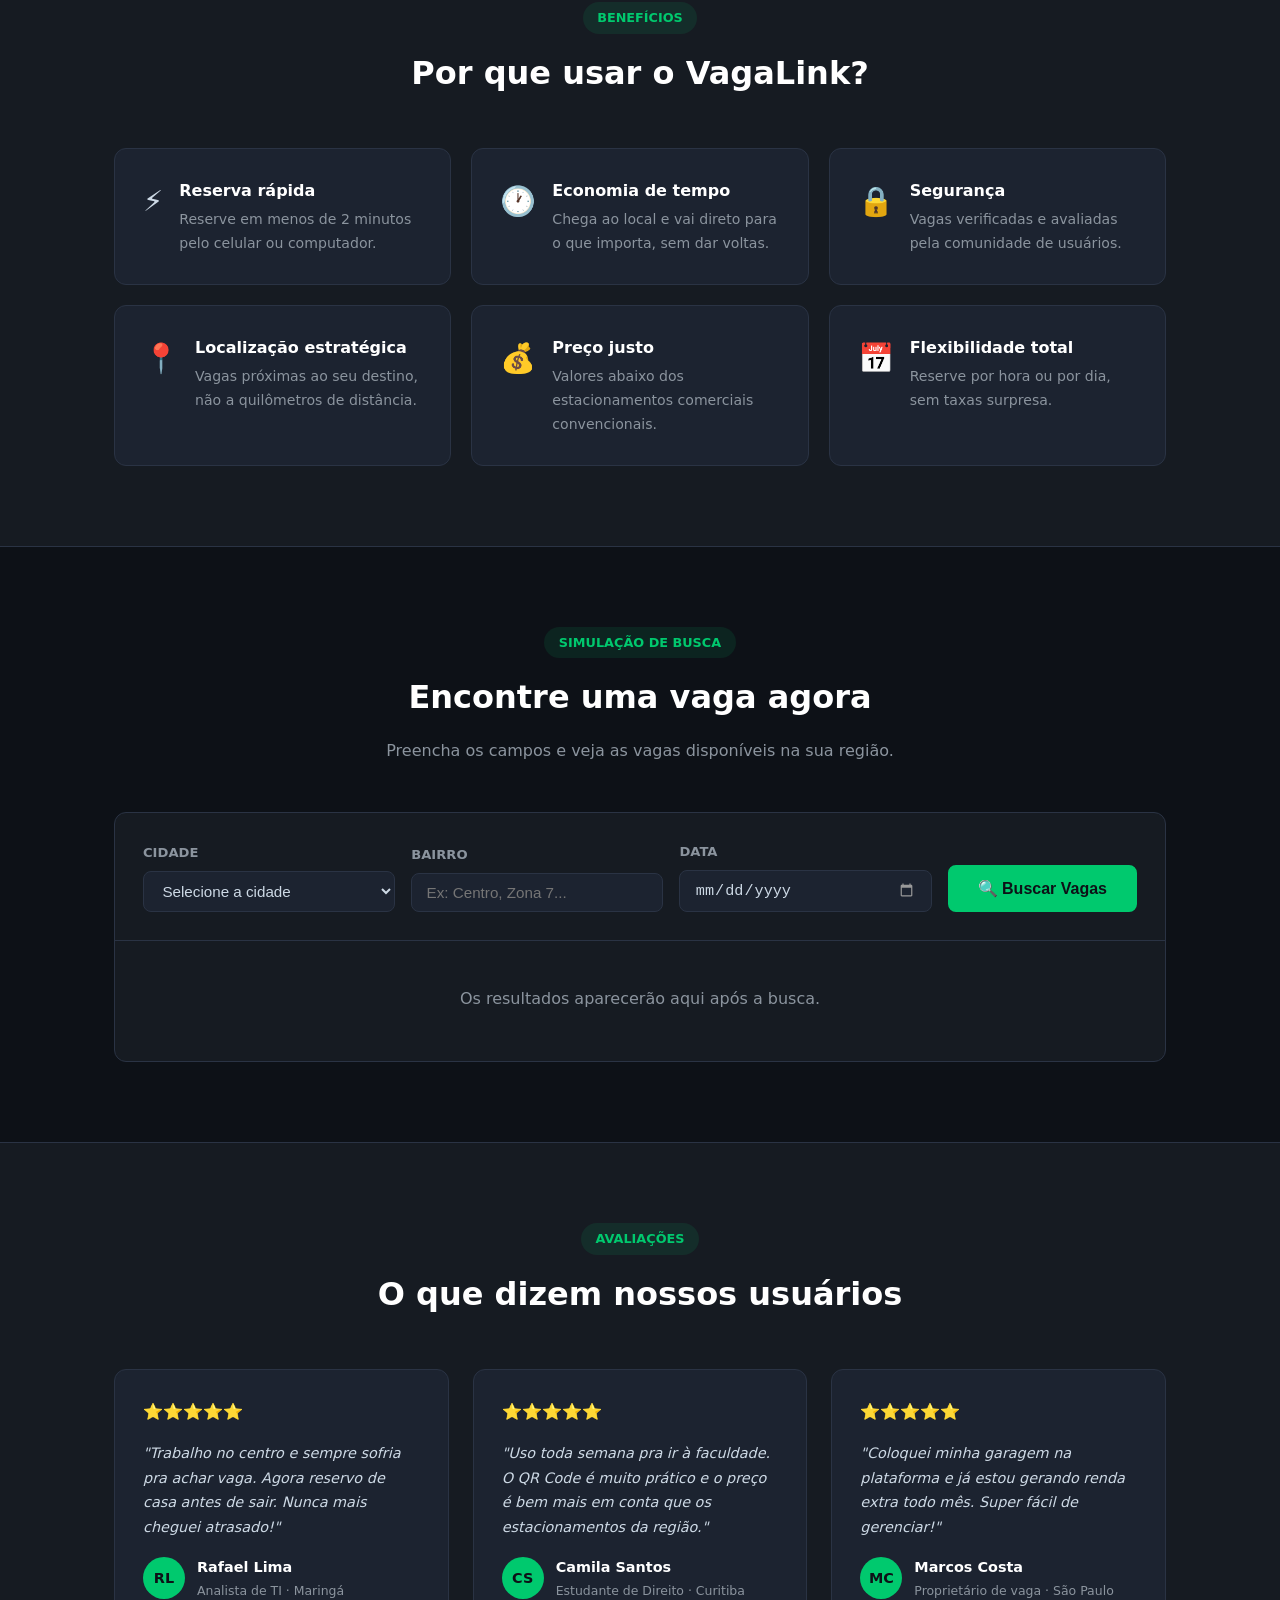
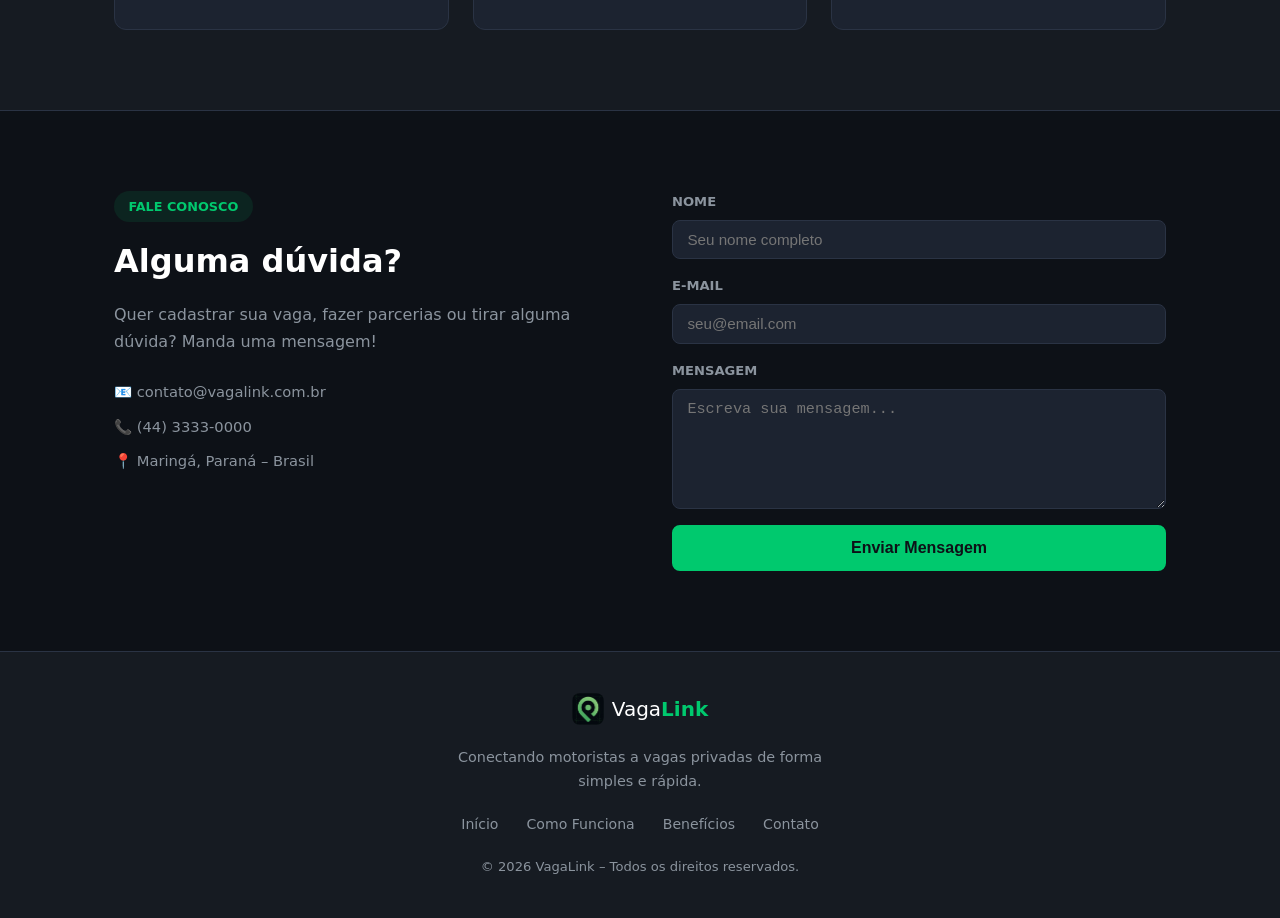
==== commit 6478ebb8: "Add files via upload" ====
--- a/VagaLink/index.html
+++ b/VagaLink/index.html
@@ -3,159 +3,288 @@
 <head>
   <meta charset="UTF-8" />
   <meta name="viewport" content="width=device-width, initial-scale=1.0" />
+  <link rel="icon" type="image/png" href="imagens/VagaLink_Iccon.png">
   <title>VagaLink – Encontre a vaga certa na hora certa</title>
   <link rel="stylesheet" href="style.css" />
 </head>
 <body>
 
-  <!-- HEADER -->
-  <header class="header">
-    <div class="header-inner">
-      <a href="#hero" class="logo">
-        <svg class="logo-icon" viewBox="0 0 32 32" fill="none">
-          <rect width="32" height="32" rx="8" fill="#00c96e"/>
-          <path d="M16 6C11.6 6 8 9.6 8 14C8 19.5 16 26 16 26C16 26 24 19.5 24 14C24 9.6 20.4 6 16 6ZM16 17C14.3 17 13 15.7 13 14C13 12.3 14.3 11 16 11C17.7 11 19 12.3 19 14C19 15.7 17.7 17 16 17Z" fill="#0d1117"/>
-        </svg>
-        <span class="logo-text">Vaga<strong>Link</strong></span>
-      </a>
-
-      <button class="menu-toggle" id="menuToggle" aria-label="Abrir menu">
+  <!-- CABEÇALHO -->
+  <header class="cabecalho">
+    <div class="cabecalho-interno">
+
+    <a href="#hero" class="logo">
+    <img src="imagens/VagaLink.png" alt="Logo VagaLink" class="logo-icone">
+    <span class="logo-texto">Vaga<strong>Link</strong></span>
+    </a>
+
+      <button class="btn-menu" id="btnMenu" aria-label="Abrir menu">
         <span></span><span></span><span></span>
       </button>
 
-      <nav class="nav" id="mainNav">
-        <ul class="nav-list">
-          <li><a href="#hero" class="nav-link">Início</a></li>
-          <li><a href="#como-funciona" class="nav-link">Como Funciona</a></li>
-          <li><a href="#beneficios" class="nav-link">Benefícios</a></li>
-          <li><a href="#contato" class="nav-link">Contato</a></li>
+      <nav class="navegacao" id="navegacaoPrincipal">
+        <ul class="lista-nav">
+          <li><a href="#hero" class="link-nav">Início</a></li>
+          <li><a href="#como-funciona" class="link-nav">Como Funciona</a></li>
+          <li><a href="#beneficios" class="link-nav">Benefícios</a></li>
+          <li><a href="#contato"  class="link-nav">Contato</a></li>
         </ul>
       </nav>
+
     </div>
   </header>
 
   <!-- HERO -->
   <section class="hero" id="hero">
-    <div class="hero-content">
+    <div class="hero-conteudo">
       <span class="hero-badge">🚗 Plataforma de vagas urbanas</span>
-      <h1 class="hero-title">Encontre a vaga certa<br><span class="hero-highlight">na hora certa</span></h1>
-      <p class="hero-subtitle">Chega de voltas pelo quarteirão. Reserve vagas privadas por hora ou por dia e acesse com QR Code.</p>
-      <div class="hero-actions">
-        <a href="#busca" class="btn btn-primary">Encontrar Vaga</a>
-        <a href="#como-funciona" class="btn btn-outline">Como funciona?</a>
-      </div>
-      <div class="hero-stats">
-        <div class="stat"><span class="stat-number">1.200+</span><span class="stat-label">vagas cadastradas</span></div>
-        <div class="stat"><span class="stat-number">8 cidades</span><span class="stat-label">disponíveis</span></div>
-        <div class="stat"><span class="stat-number">4.8 ⭐</span><span class="stat-label">avaliação média</span></div>
-      </div>
-    </div>
-
-    <!-- Card decorativo -->
+      <h1 class="hero-titulo">Encontre a vaga certa<br><span class="destaque">na hora certa</span></h1>
+      <p class="hero-subtitulo">Chega de voltas pelo quarteirão. Reserve vagas privadas por hora ou por dia e acesse com QR Code.</p>
+
+      <div class="hero-acoes">
+        <a href="#busca" class="btn btn-primario">Encontrar Vaga</a>
+        <a href="#como-funciona" class="btn btn-contorno">Como funciona?</a>
+      </div>
+
+      <div class="hero-estatisticas">
+        <div class="estatistica">
+          <span class="estat-numero">1.200+</span>
+          <span class="estat-legenda">vagas cadastradas</span>
+        </div>
+        <div class="estatistica">
+          <span class="estat-numero">8 cidades</span>
+          <span class="estat-legenda">disponíveis</span>
+        </div>
+        <div class="estatistica">
+          <span class="estat-numero">4.8 ⭐</span>
+          <span class="estat-legenda">avaliação média</span>
+        </div>
+      </div>
+    </div>
+
     <div class="hero-visual">
       <div class="card-mockup">
-        <div class="mockup-header">
-          <span class="mockup-dot red"></span>
-          <span class="mockup-dot yellow"></span>
-          <span class="mockup-dot green"></span>
-          <span class="mockup-title">Vaga disponível</span>
-        </div>
-        <div class="mockup-body">
-          <div class="mockup-pin">📍</div>
+
+        <div class="mockup-topo">
+          <span class="ponto vermelho"></span>
+          <span class="ponto amarelo"></span>
+          <span class="ponto verde"></span>
+          <span class="mockup-titulo-barra">Vaga disponível</span>
+        </div>
+
+        <div class="mockup-corpo">
+          <span class="mockup-pin">📍</span>
           <div class="mockup-info">
-            <p class="mockup-name">Garagem Central</p>
-            <p class="mockup-address">Rua das Flores, 142 – Centro</p>
-            <p class="mockup-price">R$ 8 <span>/hora</span></p>
-          </div>
-          <span class="mockup-badge">Disponível</span>
-        </div>
+            <p class="mockup-nome">Garagem Central</p>
+            <p class="mockup-endereco">Rua das Flores, 142 – Centro</p>
+            <p class="mockup-preco">R$ 8 <span>/hora</span></p>
+          </div>
+          <span class="mockup-etiqueta">Disponível</span>
+        </div>
+
         <div class="mockup-qr">
-          <div class="qr-grid"></div>
+          <div class="grade-qr"></div>
           <p>Acesse com QR Code</p>
         </div>
+
       </div>
     </div>
   </section>
 
   <!-- PROBLEMA -->
-  <section class="problema" id="problema">
-    <div class="container">
-      <div class="section-header">
-        <span class="section-label">O problema</span>
-        <h2 class="section-title">Estacionar virou um pesadelo urbano</h2>
-        <p class="section-desc">Nas grandes cidades, o tempo perdido procurando vaga virou parte do dia a dia. O VagaLink existe para acabar com isso.</p>
-      </div>
-      <div class="problema-grid">
-        <div class="problema-card"><span class="card-icon">⏱️</span><h3>Tempo perdido</h3><p>Motoristas gastam em média <strong>20 minutos</strong> por dia só procurando estacionamento.</p></div>
-        <div class="problema-card"><span class="card-icon">😤</span><h3>Estresse no trânsito</h3><p>A busca por vagas aumenta o congestionamento e gera frustração desnecessária.</p></div>
-        <div class="problema-card"><span class="card-icon">💸</span><h3>Custo elevado</h3><p>Estacionamentos centrais cobram preços altos sem garantia de vaga disponível.</p></div>
-        <div class="problema-card"><span class="card-icon">🅿️</span><h3>Vagas ociosas</h3><p>Milhares de garagens ficam vazias enquanto motoristas circulam sem estacionar.</p></div>
+  <section class="secao-alt" id="problema">
+    <div class="container">
+      <div class="cabecalho-secao">
+        <span class="rotulo-secao">O problema</span>
+        <h2 class="titulo-secao">Estacionar virou um pesadelo urbano</h2>
+        <p class="desc-secao">Nas grandes cidades, o tempo perdido procurando vaga virou parte do dia a dia. O VagaLink existe para acabar com isso.</p>
+      </div>
+
+   
+      <div class="grade">
+        <div class="card texto-centro">
+          <span class="icone-card">⏱️</span>
+          <h3>Tempo perdido</h3>
+          <p>Motoristas gastam em média <strong>20 minutos</strong> por dia só procurando estacionamento.</p>
+        </div>
+        <div class="card texto-centro">
+          <span class="icone-card">😤</span>
+          <h3>Estresse no trânsito</h3>
+          <p>A busca por vagas aumenta o congestionamento e gera frustração desnecessária.</p>
+        </div>
+        <div class="card texto-centro">
+          <span class="icone-card">💸</span>
+          <h3>Custo elevado</h3>
+          <p>Estacionamentos centrais cobram preços altos sem garantia de vaga disponível.</p>
+        </div>
+        <div class="card texto-centro">
+          <span class="icone-card">🅿️</span>
+          <h3>Vagas ociosas</h3>
+          <p>Milhares de garagens ficam vazias enquanto motoristas circulam sem estacionar.</p>
+        </div>
       </div>
     </div>
   </section>
 
   <!-- COMO FUNCIONA -->
-  <section class="como-funciona" id="como-funciona">
-    <div class="container">
-      <div class="section-header">
-        <span class="section-label">Como funciona</span>
-        <h2 class="section-title">Reserve em três passos simples</h2>
-        <p class="section-desc">Do celular até a garagem em menos de dois minutos.</p>
-      </div>
-      <div class="steps-grid">
-        <div class="step-card">
-          <div class="step-number">01</div>
-          <div class="step-icon">🔍</div>
-          <h3 class="step-title">Busque uma vaga</h3>
-          <p class="step-desc">Informe cidade, bairro e data. O sistema mostra as vagas disponíveis próximas a você.</p>
-        </div>
-        <div class="step-arrow" aria-hidden="true">→</div>
-        <div class="step-card">
-          <div class="step-number">02</div>
-          <div class="step-icon">📱</div>
-          <h3 class="step-title">Reserve online</h3>
-          <p class="step-desc">Escolha a vaga, defina o período e confirme. Rápido e seguro.</p>
-        </div>
-        <div class="step-arrow" aria-hidden="true">→</div>
-        <div class="step-card">
-          <div class="step-number">03</div>
-          <div class="step-icon">📲</div>
-          <h3 class="step-title">Acesse com QR Code</h3>
-          <p class="step-desc">Receba um QR Code no celular, apresente na entrada e estacione.</p>
-        </div>
+  <section class="secao" id="como-funciona">
+    <div class="container">
+      <div class="cabecalho-secao">
+        <span class="rotulo-secao">Como funciona</span>
+        <h2 class="titulo-secao">Reserve em três passos simples</h2>
+        <p class="desc-secao">Do celular até a garagem em menos de dois minutos.</p>
+      </div>
+
+      <div class="grade-passos">
+
+        <div class="card passo">
+          <div class="numero-passo">01</div>
+          <div class="icone-passo">🔍</div>
+          <h3>Busque uma vaga</h3>
+          <p>Informe cidade, bairro e data. O sistema mostra as vagas disponíveis próximas a você.</p>
+        </div>
+
+        <span class="seta-passo" aria-hidden="true">→</span>
+
+        <div class="card passo">
+          <div class="numero-passo">02</div>
+          <div class="icone-passo">📱</div>
+          <h3>Reserve online</h3>
+          <p>Escolha a vaga, defina o período e confirme. Rápido e seguro.</p>
+        </div>
+
+        <span class="seta-passo" aria-hidden="true">→</span>
+
+        <div class="card passo">
+          <div class="numero-passo">03</div>
+          <div class="icone-passo">📲</div>
+          <h3>Acesse com QR Code</h3>
+          <p>Receba um QR Code no celular, apresente na entrada e estacione.</p>
+        </div>
+
+      </div>
+    </div>
+  </section>
+
+  <!-- SOLUÇÃO -->
+  <section class="secao" id="solucao">
+    <div class="container">
+      <div class="solucao-interno">
+
+        <div class="solucao-imagem">
+          <img src="imagens/vagalink-app-mockup.png" alt="Tela do aplicativo VagaLink mostrando vagas próximas no mapa e botão de reserva" class="imagem-solucao">
+        </div>
+
+        <div class="solucao-conteudo">
+          <span class="rotulo-secao">Tecnologia</span>
+          <h2 class="titulo-secao">Encontre vagas em segundos</h2>
+          <p>O VagaLink localiza, em tempo real, as vagas disponíveis mais próximas de você direto no mapa. Escolha o local ideal, reserve em poucos cliques e acesse a garagem apresentando um QR Code exclusivo, com confirmação instantânea e total segurança em cada etapa.</p>
+
+          <div class="grade-recursos">
+            <div class="card item-beneficio">
+              <span class="icone-beneficio">📍</span>
+              <div>
+                <h4>Localização Inteligente</h4>
+                <p>Encontre vagas próximas automaticamente.</p>
+              </div>
+            </div>
+            <div class="card item-beneficio">
+              <span class="icone-beneficio">⚡</span>
+              <div>
+                <h4>Reserva Instantânea</h4>
+                <p>Reserve em poucos segundos.</p>
+              </div>
+            </div>
+            <div class="card item-beneficio">
+              <span class="icone-beneficio">🔒</span>
+              <div>
+                <h4>Acesso Seguro</h4>
+                <p>Entrada utilizando QR Code.</p>
+              </div>
+            </div>
+            <div class="card item-beneficio">
+              <span class="icone-beneficio">⭐</span>
+              <div>
+                <h4>Avaliações Reais</h4>
+                <p>Escolha vagas bem avaliadas por outros usuários.</p>
+              </div>
+            </div>
+          </div>
+
+        </div>
+
       </div>
     </div>
   </section>
 
   <!-- BENEFÍCIOS -->
-  <section class="beneficios" id="beneficios">
-    <div class="container">
-      <div class="section-header">
-        <span class="section-label">Benefícios</span>
-        <h2 class="section-title">Por que usar o VagaLink?</h2>
-      </div>
-      <div class="beneficios-grid">
-        <div class="beneficio-item"><span class="beneficio-icon">⚡</span><div><h4>Reserva rápida</h4><p>Reserve em menos de 2 minutos pelo celular ou computador.</p></div></div>
-        <div class="beneficio-item"><span class="beneficio-icon">🕐</span><div><h4>Economia de tempo</h4><p>Chega ao local e vai direto para o que importa, sem dar voltas.</p></div></div>
-        <div class="beneficio-item"><span class="beneficio-icon">🔒</span><div><h4>Segurança</h4><p>Vagas verificadas e avaliadas pela comunidade de usuários.</p></div></div>
-        <div class="beneficio-item"><span class="beneficio-icon">📍</span><div><h4>Localização estratégica</h4><p>Vagas próximas ao seu destino, não a quilômetros de distância.</p></div></div>
-        <div class="beneficio-item"><span class="beneficio-icon">💰</span><div><h4>Preço justo</h4><p>Valores abaixo dos estacionamentos comerciais convencionais.</p></div></div>
-        <div class="beneficio-item"><span class="beneficio-icon">📅</span><div><h4>Flexibilidade total</h4><p>Reserve por hora ou por dia, sem taxas surpresa.</p></div></div>
-      </div>
-    </div>
-  </section>
-
-  <!-- BUSCA -->
-  <section class="busca" id="busca">
-    <div class="container">
-      <div class="section-header">
-        <span class="section-label">Simulação de busca</span>
-        <h2 class="section-title">Encontre uma vaga agora</h2>
-        <p class="section-desc">Preencha os campos e veja as vagas disponíveis na sua região.</p>
-      </div>
-      <div class="busca-box">
-        <div class="busca-form">
-          <div class="form-group">
+  <section class="secao-alt" id="beneficios">
+    <div class="container">
+      <div class="cabecalho-secao">
+        <span class="rotulo-secao">Benefícios</span>
+        <h2 class="titulo-secao">Por que usar o VagaLink?</h2>
+      </div>
+
+      <div class="grade-2col">
+        <div class="card item-beneficio">
+          <span class="icone-beneficio">⚡</span>
+          <div>
+            <h4>Reserva rápida</h4>
+            <p>Reserve em menos de 2 minutos pelo celular ou computador.</p>
+          </div>
+        </div>
+        <div class="card item-beneficio">
+          <span class="icone-beneficio">🕐</span>
+          <div>
+            <h4>Economia de tempo</h4>
+            <p>Chega ao local e vai direto para o que importa, sem dar voltas.</p>
+          </div>
+        </div>
+        <div class="card item-beneficio">
+          <span class="icone-beneficio">🔒</span>
+          <div>
+            <h4>Segurança</h4>
+            <p>Vagas verificadas e avaliadas pela comunidade de usuários.</p>
+          </div>
+        </div>
+        <div class="card item-beneficio">
+          <span class="icone-beneficio">📍</span>
+          <div>
+            <h4>Localização estratégica</h4>
+            <p>Vagas próximas ao seu destino, não a quilômetros de distância.</p>
+          </div>
+        </div>
+        <div class="card item-beneficio">
+          <span class="icone-beneficio">💰</span>
+          <div>
+            <h4>Preço justo</h4>
+            <p>Valores abaixo dos estacionamentos comerciais convencionais.</p>
+          </div>
+        </div>
+        <div class="card item-beneficio">
+          <span class="icone-beneficio">📅</span>
+          <div>
+            <h4>Flexibilidade total</h4>
+            <p>Reserve por hora ou por dia, sem taxas surpresa.</p>
+          </div>
+        </div>
+      </div>
+    </div>
+  </section>
+
+  <!-- BUSCA DE VAGAS -->
+  <section class="secao" id="busca">
+    <div class="container">
+      <div class="cabecalho-secao">
+        <span class="rotulo-secao">Simulação de busca</span>
+        <h2 class="titulo-secao">Encontre uma vaga agora</h2>
+        <p class="desc-secao">Preencha os campos e veja as vagas disponíveis na sua região.</p>
+      </div>
+
+      <div class="caixa-busca">
+        <div class="formulario-busca">
+
+          <div class="campo">
             <label for="cidade">Cidade</label>
             <select id="cidade">
               <option value="">Selecione a cidade</option>
@@ -166,53 +295,70 @@
               <option>Campo Grande</option>
             </select>
           </div>
-          <div class="form-group">
+
+          <div class="campo">
             <label for="bairro">Bairro</label>
             <input type="text" id="bairro" placeholder="Ex: Centro, Zona 7..." />
           </div>
-          <div class="form-group">
+
+          <div class="campo">
             <label for="data">Data</label>
             <input type="date" id="data" />
           </div>
-          <button class="btn btn-primary btn-buscar" id="btnBuscar">🔍 Buscar Vagas</button>
-        </div>
+
+          <button class="btn btn-primario" id="btnBuscar">🔍 Buscar Vagas</button>
+
+        </div>
+
         <div class="resultados" id="resultados">
-          <p class="resultados-placeholder">Os resultados aparecerão aqui após a busca.</p>
+          <p class="placeholder-resultado">Os resultados aparecerão aqui após a busca.</p>
         </div>
       </div>
     </div>
   </section>
 
   <!-- AVALIAÇÕES -->
-  <section class="avaliacoes" id="avaliacoes">
-    <div class="container">
-      <div class="section-header">
-        <span class="section-label">Avaliações</span>
-        <h2 class="section-title">O que dizem nossos usuários</h2>
-      </div>
-      <div class="avaliacoes-grid">
-        <div class="avaliacao-card">
-          <div class="avaliacao-stars">⭐⭐⭐⭐⭐</div>
-          <p class="avaliacao-texto">"Trabalho no centro e sempre sofria pra achar vaga. Agora reservo de casa antes de sair. Nunca mais cheguei atrasado!"</p>
-          <div class="avaliacao-autor">
-            <div class="autor-avatar">RL</div>
-            <div><p class="autor-nome">Rafael Lima</p><p class="autor-info">Analista de TI · Maringá</p></div>
-          </div>
-        </div>
-        <div class="avaliacao-card">
-          <div class="avaliacao-stars">⭐⭐⭐⭐⭐</div>
-          <p class="avaliacao-texto">"Uso toda semana pra ir à faculdade. O QR Code é muito prático e o preço é bem mais em conta que os estacionamentos da região."</p>
-          <div class="avaliacao-autor">
-            <div class="autor-avatar">CS</div>
-            <div><p class="autor-nome">Camila Santos</p><p class="autor-info">Estudante de Direito · Curitiba</p></div>
-          </div>
-        </div>
-        <div class="avaliacao-card">
-          <div class="avaliacao-stars">⭐⭐⭐⭐⭐</div>
-          <p class="avaliacao-texto">"Coloquei minha garagem na plataforma e já estou gerando renda extra todo mês. Super fácil de gerenciar!"</p>
-          <div class="avaliacao-autor">
-            <div class="autor-avatar">MC</div>
-            <div><p class="autor-nome">Marcos Costa</p><p class="autor-info">Proprietário de vaga · São Paulo</p></div>
+  <section class="secao-alt" id="avaliacoes">
+    <div class="container">
+      <div class="cabecalho-secao">
+        <span class="rotulo-secao">Avaliações</span>
+        <h2 class="titulo-secao">O que dizem nossos usuários</h2>
+      </div>
+
+      <div class="grade">
+        <div class="card avaliacao">
+          <div class="estrelas">⭐⭐⭐⭐⭐</div>
+          <p class="texto-avaliacao">"Trabalho no centro e sempre sofria pra achar vaga. Agora reservo de casa antes de sair. Nunca mais cheguei atrasado!"</p>
+          <div class="autor">
+            <div class="avatar">RL</div>
+            <div>
+              <p class="nome-autor">Rafael Lima</p>
+              <p class="info-autor">Analista de TI · Maringá</p>
+            </div>
+          </div>
+        </div>
+
+        <div class="card avaliacao">
+          <div class="estrelas">⭐⭐⭐⭐⭐</div>
+          <p class="texto-avaliacao">"Uso toda semana pra ir à faculdade. O QR Code é muito prático e o preço é bem mais em conta que os estacionamentos da região."</p>
+          <div class="autor">
+            <div class="avatar">CS</div>
+            <div>
+              <p class="nome-autor">Camila Santos</p>
+              <p class="info-autor">Estudante de Direito · Curitiba</p>
+            </div>
+          </div>
+        </div>
+
+        <div class="card avaliacao">
+          <div class="estrelas">⭐⭐⭐⭐⭐</div>
+          <p class="texto-avaliacao">"Coloquei minha garagem na plataforma e já estou gerando renda extra todo mês. Super fácil de gerenciar!"</p>
+          <div class="autor">
+            <div class="avatar">MC</div>
+            <div>
+              <p class="nome-autor">Marcos Costa</p>
+              <p class="info-autor">Proprietário de vaga · São Paulo</p>
+            </div>
           </div>
         </div>
       </div>
@@ -220,58 +366,62 @@
   </section>
 
   <!-- CONTATO -->
-  <section class="contato" id="contato">
-    <div class="container">
-      <div class="contato-inner">
+  <section class="secao" id="contato">
+    <div class="container">
+      <div class="contato-interno">
+
         <div class="contato-info">
-          <span class="section-label">Fale conosco</span>
-          <h2 class="section-title">Alguma dúvida?</h2>
+          <span class="rotulo-secao">Fale conosco</span>
+          <h2 class="titulo-secao">Alguma dúvida?</h2>
           <p>Quer cadastrar sua vaga, fazer parcerias ou tirar alguma dúvida? Manda uma mensagem!</p>
-          <ul class="contato-detalhes">
+          <ul class="lista-contato">
             <li>📧 contato@vagalink.com.br</li>
             <li>📞 (44) 3333-0000</li>
             <li>📍 Maringá, Paraná – Brasil</li>
           </ul>
         </div>
-        <form class="contato-form" id="formContato">
-          <div class="form-group">
+
+        <form class="formulario-contato" id="formContato">
+          <div class="campo">
             <label for="nome">Nome</label>
             <input type="text" id="nome" placeholder="Seu nome completo" required />
           </div>
-          <div class="form-group">
+          <div class="campo">
             <label for="email">E-mail</label>
             <input type="email" id="email" placeholder="seu@email.com" required />
           </div>
-          <div class="form-group">
+          <div class="campo">
             <label for="mensagem">Mensagem</label>
             <textarea id="mensagem" rows="5" placeholder="Escreva sua mensagem..." required></textarea>
           </div>
-          <div class="form-sucesso" id="formSucesso">✅ Mensagem enviada com sucesso!</div>
-          <button type="submit" class="btn btn-primary">Enviar Mensagem</button>
+          <div class="msg-sucesso" id="formSucesso">✅ Mensagem enviada com sucesso!</div>
+          <button type="submit" class="btn btn-primario">Enviar Mensagem</button>
         </form>
-      </div>
-    </div>
-  </section>
-
-  <!-- FOOTER -->
-  <footer class="footer">
-    <div class="container">
-      <div class="footer-inner">
+
+      </div>
+    </div>
+  </section>
+
+  <!-- RODAPÉ -->
+  <footer class="rodape">
+    <div class="container">
+      <div class="rodape-interno">
+
         <a href="#hero" class="logo">
-          <svg class="logo-icon" viewBox="0 0 32 32" fill="none">
-            <rect width="32" height="32" rx="8" fill="#00c96e"/>
-            <path d="M16 6C11.6 6 8 9.6 8 14C8 19.5 16 26 16 26C16 26 24 19.5 24 14C24 9.6 20.4 6 16 6ZM16 17C14.3 17 13 15.7 13 14C13 12.3 14.3 11 16 11C17.7 11 19 12.3 19 14C19 15.7 17.7 17 16 17Z" fill="#0d1117"/>
-          </svg>
-          <span class="logo-text">Vaga<strong>Link</strong></span>
+        <img src="imagens/VagaLink.png" alt="Logo VagaLink" class="logo-icone">
+        <span class="logo-texto">Vaga<strong>Link</strong></span>
         </a>
-        <p class="footer-desc">Conectando motoristas a vagas privadas de forma simples e rápida.</p>
-        <nav class="footer-nav">
+
+        <p class="desc-rodape">Conectando motoristas a vagas privadas de forma simples e rápida.</p>
+
+        <nav class="nav-rodape">
           <a href="#hero">Início</a>
           <a href="#como-funciona">Como Funciona</a>
           <a href="#beneficios">Benefícios</a>
           <a href="#contato">Contato</a>
         </nav>
-        <p class="footer-copy">© <span id="anoAtual"></span> VagaLink – Todos os direitos reservados.</p>
+
+        <p class="direitos">© <span id="anoAtual"></span> VagaLink – Todos os direitos reservados.</p>
       </div>
     </div>
   </footer>
--- a/VagaLink/style.css
+++ b/VagaLink/style.css
@@ -1,19 +1,7 @@
-/* ============================================
-   VagaLink – CSS Simplificado
-   Cores: fundo escuro + verde (#00c96e)
-   ============================================ */
-
-/* --- 1. RESET BÁSICO --- */
-
-*, *::before, *::after {
-  box-sizing: border-box;
-  margin: 0;
-  padding: 0;
-}
-
-html {
-  scroll-behavior: smooth;
-}
+/* 1. RESET BÁSICO */
+* { box-sizing: border-box; margin: 0; padding: 0; }
+
+html { scroll-behavior: smooth; }
 
 body {
   font-family: system-ui, sans-serif;
@@ -22,19 +10,20 @@
   line-height: 1.7;
 }
 
-ul, ol { list-style: none; }
-a { text-decoration: none; color: inherit; }
+ul { list-style: none; }
+a  { text-decoration: none; color: inherit; }
 img { max-width: 100%; display: block; }
 
-/* --- 2. UTILITÁRIOS --- */
-
+
+/* 2. CONTAINER */
 .container {
   max-width: 1100px;
   margin: 0 auto;
   padding: 0 1.5rem;
 }
 
-/* Botões */
+
+/* 3. BOTÕES */
 .btn {
   display: inline-block;
   padding: 0.75rem 1.75rem;
@@ -46,33 +35,17 @@
   transition: background-color 0.2s, color 0.2s;
 }
 
-.btn-primary {
-  background-color: #00c96e;
-  color: #0d1117;
-}
-
-.btn-primary:hover {
-  background-color: #00a559;
-  border-color: #00a559;
-}
-
-.btn-outline {
-  background-color: transparent;
-  color: #00c96e;
-}
-
-.btn-outline:hover {
-  background-color: #00c96e;
-  color: #0d1117;
-}
-
-/* Cabeçalhos de seção */
-.section-header {
-  text-align: center;
-  margin-bottom: 3rem;
-}
-
-.section-label {
+.btn-primario { background-color: #00c96e; color: #0d1117; }
+.btn-primario:hover { background-color: #00a559; border-color: #00a559; }
+
+.btn-contorno { background-color: transparent; color: #00c96e; }
+.btn-contorno:hover { background-color: #00c96e; color: #0d1117; }
+
+
+/* 4. CABEÇALHO DE SEÇÃO (rótulo + título + descrição) */
+.cabecalho-secao { text-align: center; margin-bottom: 3rem; }
+
+.rotulo-secao {
   display: inline-block;
   font-size: 0.8rem;
   font-weight: 700;
@@ -84,22 +57,22 @@
   margin-bottom: 0.75rem;
 }
 
-.section-title {
+.titulo-secao {
   font-size: 2rem;
   font-weight: 700;
   color: #fff;
   margin-bottom: 0.75rem;
 }
 
-.section-desc {
-  color: #8b949e;
-  max-width: 560px;
-  margin: 0 auto;
-}
-
-/* --- 3. HEADER --- */
-
-.header {
+.desc-secao { color: #8b949e; max-width: 560px; margin: 0 auto; }
+
+/* Utilitários */
+.destaque    { color: #00c96e; }
+.texto-centro { text-align: center; }
+
+
+/* 5. CABEÇALHO DO SITE (barra fixa no topo) */
+.cabecalho {
   position: sticky;
   top: 0;
   z-index: 100;
@@ -107,7 +80,7 @@
   border-bottom: 1px solid #2a3344;
 }
 
-.header-inner {
+.cabecalho-interno {
   max-width: 1100px;
   margin: 0 auto;
   padding: 0 1.5rem;
@@ -117,33 +90,34 @@
   justify-content: space-between;
 }
 
-.logo {
-  display: flex;
-  align-items: center;
-  gap: 0.5rem;
-  font-size: 1.25rem;
-  color: #fff;
-}
-
-.logo-icon { width: 32px; height: 32px; }
-
-.logo-text strong { color: #00c96e; }
-
-.nav-list {
-  display: flex;
-  gap: 2rem;
-}
-
-.nav-link {
-  font-size: 0.95rem;
-  color: #8b949e;
-  transition: color 0.2s;
-}
-
-.nav-link:hover { color: #fff; }
-
-/* Botão hamburguer (só aparece em mobile) */
-.menu-toggle {
+
+/* 6. LOGO */
+.logo { display: flex; align-items: center; gap: 0.5rem; font-size: 1.25rem; color: #fff; }
+
+.logo-icone {
+  width: 32px;
+  height: 32px;
+  background-color: #00c96e;
+  color: #0d1117;
+  font-weight: 900;
+  font-size: 1.1rem;
+  border-radius: 8px;
+  display: flex;
+  align-items: center;
+  justify-content: center;
+}
+
+.logo-texto strong { color: #00c96e; }
+
+
+/* 7. NAVEGAÇÃO */
+.lista-nav { display: flex; gap: 2rem; }
+
+.link-nav { font-size: 0.95rem; color: #8b949e; transition: color 0.2s; }
+.link-nav:hover { color: #fff; }
+
+/* Botão hamburguer (oculto em telas grandes) */
+.btn-menu {
   display: none;
   flex-direction: column;
   gap: 5px;
@@ -153,15 +127,10 @@
   padding: 4px;
 }
 
-.menu-toggle span {
-  display: block;
-  width: 24px;
-  height: 2px;
-  background-color: #cdd9e5;
-}
-
-/* --- 4. HERO --- */
-
+.btn-menu span { display: block; width: 24px; height: 2px; background-color: #cdd9e5; }
+
+
+/* 8. HERO */
 .hero {
   display: flex;
   align-items: center;
@@ -172,7 +141,7 @@
   min-height: calc(100vh - 68px);
 }
 
-.hero-content { flex: 1; }
+.hero-conteudo { flex: 1; }
 
 .hero-badge {
   display: inline-block;
@@ -184,7 +153,7 @@
   margin-bottom: 1.2rem;
 }
 
-.hero-title {
+.hero-titulo {
   font-size: 2.8rem;
   font-weight: 800;
   color: #fff;
@@ -192,42 +161,24 @@
   margin-bottom: 1rem;
 }
 
-.hero-highlight { color: #00c96e; }
-
-.hero-subtitle {
+.hero-subtitulo {
   font-size: 1.1rem;
   color: #8b949e;
   max-width: 500px;
   margin-bottom: 2rem;
 }
 
-.hero-actions {
-  display: flex;
-  gap: 1rem;
-  flex-wrap: wrap;
-  margin-bottom: 2.5rem;
-}
-
-.hero-stats {
-  display: flex;
-  gap: 2rem;
-  flex-wrap: wrap;
-}
-
-.stat { display: flex; flex-direction: column; }
-
-.stat-number {
-  font-size: 1.4rem;
-  font-weight: 700;
-  color: #fff;
-}
-
-.stat-label {
-  font-size: 0.8rem;
-  color: #8b949e;
-}
-
-/* Card mockup do lado direito */
+.hero-acoes { display: flex; gap: 1rem; flex-wrap: wrap; margin-bottom: 2.5rem; }
+
+.hero-estatisticas { display: flex; gap: 2rem; flex-wrap: wrap; }
+
+.estatistica { display: flex; flex-direction: column; }
+
+.estat-numero { font-size: 1.4rem; font-weight: 700; color: #fff; }
+.estat-legenda { font-size: 0.8rem; color: #8b949e; }
+
+
+/* 9. CARD MOCKUP (elemento decorativo do hero) */
 .hero-visual { flex: 0 0 320px; }
 
 .card-mockup {
@@ -237,7 +188,7 @@
   overflow: hidden;
 }
 
-.mockup-header {
+.mockup-topo {
   background-color: #1c2330;
   padding: 0.75rem 1rem;
   display: flex;
@@ -246,23 +197,14 @@
   border-bottom: 1px solid #2a3344;
 }
 
-.mockup-dot {
-  width: 12px;
-  height: 12px;
-  border-radius: 50%;
-}
-
-.mockup-dot.red    { background-color: #ff5f57; }
-.mockup-dot.yellow { background-color: #febc2e; }
-.mockup-dot.green  { background-color: #28c840; }
-
-.mockup-title {
-  font-size: 0.8rem;
-  color: #8b949e;
-  margin-left: 0.5rem;
-}
-
-.mockup-body {
+/* Bolinhas coloridas estilo macOS */
+.ponto { width: 12px; height: 12px; border-radius: 50%; }
+.ponto.vermelho { background-color: #ff5f57; }
+.ponto.amarelo  { background-color: #febc2e; }
+.ponto.verde    { background-color: #28c840; }
+.mockup-titulo-barra { font-size: 0.8rem; color: #8b949e; margin-left: 0.5rem; }
+
+.mockup-corpo {
   padding: 1rem;
   display: flex;
   align-items: center;
@@ -271,34 +213,14 @@
 }
 
 .mockup-pin { font-size: 1.5rem; }
+
 .mockup-info { flex: 1; }
-
-.mockup-name {
-  font-weight: 600;
-  color: #fff;
-  font-size: 0.95rem;
-}
-
-.mockup-address {
-  font-size: 0.75rem;
-  color: #8b949e;
-  margin-top: 2px;
-}
-
-.mockup-price {
-  font-size: 1.1rem;
-  font-weight: 700;
-  color: #00c96e;
-  margin-top: 4px;
-}
-
-.mockup-price span {
-  font-size: 0.75rem;
-  color: #8b949e;
-  font-weight: 400;
-}
-
-.mockup-badge {
+.mockup-nome    { font-weight: 600; color: #fff; font-size: 0.95rem; }
+.mockup-endereco { font-size: 0.75rem; color: #8b949e; margin-top: 2px; }
+.mockup-preco   { font-size: 1.1rem; font-weight: 700; color: #00c96e; margin-top: 4px; }
+.mockup-preco span { font-size: 0.75rem; color: #8b949e; font-weight: 400; }
+
+.mockup-etiqueta {
   background-color: rgba(0, 201, 110, 0.15);
   color: #00c96e;
   font-size: 0.72rem;
@@ -307,21 +229,11 @@
   border-radius: 999px;
 }
 
-.mockup-qr {
-  padding: 1rem;
-  display: flex;
-  flex-direction: column;
-  align-items: center;
-  gap: 0.5rem;
-}
-
-.mockup-qr p {
-  font-size: 0.75rem;
-  color: #8b949e;
-}
-
-/* QR code visual simulado com grid CSS */
-.qr-grid {
+.mockup-qr { padding: 1rem; display: flex; flex-direction: column; align-items: center; gap: 0.5rem; }
+.mockup-qr p { font-size: 0.75rem; color: #8b949e; }
+
+/* Quadrado que simula um QR Code visualmente */
+.grade-qr {
   width: 80px;
   height: 80px;
   background-color: #fff;
@@ -331,74 +243,51 @@
     repeating-linear-gradient(90deg,  #1c2330 0px, #1c2330 10px, transparent 10px, transparent 20px);
 }
 
-/* --- 5. SEÇÕES COM FUNDO ALTERNADO --- */
-/* Seções escuras alternadas usam a mesma cor de fundo e borda */
-
-.problema,
-.beneficios,
-.avaliacoes {
+
+/* 10. SEÇÕES — espaçamento e fundo alternado */
+.secao, .secao-alt { padding: 5rem 0; }
+
+.secao-alt {
   background-color: #161b22;
   border-top: 1px solid #2a3344;
   border-bottom: 1px solid #2a3344;
 }
 
-.problema,
-.como-funciona,
-.beneficios,
-.busca,
-.avaliacoes,
-.contato {
-  padding: 5rem 0;
-}
-
-/* --- 6. CARDS GENÉRICOS --- */
-/* Problema, steps, avaliações e benefícios compartilham o mesmo estilo base de card */
-
-.problema-card,
-.step-card,
-.avaliacao-card,
-.beneficio-item {
+
+/* 11. CARDS GENÉRICOS*/
+.card {
   background-color: #1c2330;
   border: 1px solid #2a3344;
   border-radius: 12px;
   padding: 1.75rem;
 }
 
-.problema-card:hover,
-.step-card:hover,
-.avaliacao-card:hover,
-.beneficio-item:hover {
-  border-color: #00c96e;
-}
-
-/* --- 7. SEÇÃO PROBLEMA --- */
-
-.problema-grid {
+.card:hover { border-color: #00c96e; }
+
+
+/* 12. GRADES */
+.grade {
   display: grid;
   grid-template-columns: repeat(auto-fit, minmax(220px, 1fr));
   gap: 1.5rem;
 }
 
-.problema-card { text-align: center; }
-
-.card-icon {
-  font-size: 2.5rem;
-  display: block;
-  margin-bottom: 1rem;
-}
-
-.problema-card h3 {
-  font-size: 1.05rem;
-  color: #fff;
-  margin-bottom: 0.5rem;
-}
-
-.problema-card p { font-size: 0.9rem; color: #8b949e; }
-.problema-card p strong { color: #00c96e; }
-
-/* --- 8. COMO FUNCIONA --- */
-
-.steps-grid {
+.grade-2col {
+  display: grid;
+  grid-template-columns: repeat(auto-fit, minmax(280px, 1fr));
+  gap: 1.25rem;
+}
+
+
+/* 13. SEÇÃO PROBLEMA */
+.icone-card { font-size: 2.5rem; display: block; margin-bottom: 1rem; }
+.card.texto-centro h3 { font-size: 1.05rem; color: #fff; margin-bottom: 0.5rem; }
+.card.texto-centro p  { font-size: 0.9rem; color: #8b949e; }
+.card.texto-centro p strong { color: #00c96e; }
+
+
+/* 14. COMO FUNCIONA */
+.grade-passos {
   display: flex;
   gap: 1rem;
   flex-wrap: wrap;
@@ -406,7 +295,7 @@
   align-items: flex-start;
 }
 
-.step-card {
+.card.passo {
   flex: 1;
   min-width: 220px;
   max-width: 300px;
@@ -414,8 +303,7 @@
   position: relative;
 }
 
-/* Número decorativo no canto do card */
-.step-number {
+.numero-passo {
   font-size: 3rem;
   font-weight: 900;
   color: rgba(0, 201, 110, 0.1);
@@ -426,61 +314,29 @@
   user-select: none;
 }
 
-.step-icon {
-  font-size: 2.5rem;
-  margin-bottom: 1rem;
-}
-
-.step-title {
-  font-size: 1.1rem;
-  font-weight: 700;
-  color: #fff;
-  margin-bottom: 0.5rem;
-}
-
-.step-desc { font-size: 0.88rem; color: #8b949e; }
-
-.step-arrow {
-  font-size: 2rem;
-  color: #00c96e;
-  align-self: center;
-  font-weight: 700;
-}
-
-/* --- 9. BENEFÍCIOS --- */
-
-.beneficios-grid {
-  display: grid;
-  grid-template-columns: repeat(auto-fit, minmax(280px, 1fr));
-  gap: 1.25rem;
-}
-
-.beneficio-item {
-  display: flex;
-  align-items: flex-start;
-  gap: 1rem;
-}
-
-.beneficio-icon { font-size: 1.8rem; }
-
-.beneficio-item h4 {
-  font-size: 1rem;
-  color: #fff;
-  margin-bottom: 0.25rem;
-}
-
-.beneficio-item p { font-size: 0.88rem; color: #8b949e; }
-
-/* --- 10. BUSCA DE VAGAS --- */
-
-.busca-box {
+.icone-passo { font-size: 2.5rem; margin-bottom: 1rem; }
+.card.passo h3 { font-size: 1.1rem; font-weight: 700; color: #fff; margin-bottom: 0.5rem; }
+.card.passo p  { font-size: 0.88rem; color: #8b949e; }
+
+.seta-passo { font-size: 2rem; color: #00c96e; align-self: center; font-weight: 700; }
+
+
+/* 15. BENEFÍCIOS */
+.item-beneficio { display: flex; align-items: flex-start; gap: 1rem; }
+.icone-beneficio { font-size: 1.8rem; }
+.item-beneficio h4 { font-size: 1rem; color: #fff; margin-bottom: 0.25rem; }
+.item-beneficio p  { font-size: 0.88rem; color: #8b949e; }
+
+
+/* 16. BUSCA DE VAGAS */
+.caixa-busca {
   background-color: #161b22;
   border: 1px solid #2a3344;
   border-radius: 12px;
   overflow: hidden;
 }
 
-.busca-form {
+.formulario-busca {
   display: flex;
   align-items: flex-end;
   gap: 1rem;
@@ -489,8 +345,7 @@
   border-bottom: 1px solid #2a3344;
 }
 
-/* Grupos de campos de formulário (reutilizado em busca e contato) */
-.form-group {
+.campo {
   display: flex;
   flex-direction: column;
   gap: 0.4rem;
@@ -498,113 +353,59 @@
   min-width: 160px;
 }
 
-.form-group label {
-  font-size: 0.82rem;
-  font-weight: 600;
-  color: #8b949e;
-  text-transform: uppercase;
-}
-
-.form-group input,
-.form-group select,
-.form-group textarea {
+.campo label { font-size: 0.82rem; font-weight: 600; color: #8b949e; text-transform: uppercase; }
+
+.campo input,
+.campo select,
+.campo textarea {
   background-color: #1c2330;
   border: 1px solid #2a3344;
   border-radius: 8px;
   padding: 0.65rem 0.9rem;
   color: #cdd9e5;
   font-size: 0.95rem;
-  font-family: system-ui, sans-serif;
   width: 100%;
   outline: none;
 }
 
-.form-group input:focus,
-.form-group select:focus,
-.form-group textarea:focus {
-  border-color: #00c96e;
-}
-
-.form-group input[type="date"]::-webkit-calendar-picker-indicator {
-  filter: invert(0.6);
-}
-
-.btn-buscar {
-  white-space: nowrap;
-  align-self: flex-end;
-}
-
-.resultados {
-  padding: 1.75rem;
-  min-height: 120px;
-}
-
-.resultados-placeholder {
-  color: #8b949e;
-  text-align: center;
-  padding: 1rem 0;
-}
-
-/* Grid e cards de resultado de busca (criados pelo JS) */
-.resultados-grid {
+.campo input:focus,
+.campo select:focus,
+.campo textarea:focus { border-color: #00c96e; }
+
+.campo input[type="date"]::-webkit-calendar-picker-indicator { filter: invert(0.6); }
+
+.resultados { padding: 1.75rem; min-height: 120px; }
+.placeholder-resultado { color: #8b949e; text-align: center; padding: 1rem 0; }
+
+/* Cards gerados pelo JS */
+.grade-resultados {
   display: grid;
   grid-template-columns: repeat(auto-fill, minmax(240px, 1fr));
   gap: 1rem;
 }
 
-.vaga-card {
+.card-vaga {
   background-color: #1c2330;
   border: 1px solid #2a3344;
   border-radius: 12px;
   padding: 1.25rem;
 }
 
-.vaga-card:hover { border-color: #00c96e; }
-
-.vaga-card-header {
-  display: flex;
-  justify-content: space-between;
-  align-items: flex-start;
-  margin-bottom: 0.5rem;
-}
-
-.vaga-nome {
-  font-size: 0.95rem;
-  font-weight: 700;
-  color: #fff;
-}
-
-.vaga-tipo {
-  font-size: 0.7rem;
-  padding: 0.2rem 0.5rem;
-  border-radius: 999px;
-  font-weight: 600;
-}
-
-.vaga-tipo.coberta { background-color: rgba(0,201,110,0.12); color: #00c96e; }
-.vaga-tipo.aberta  { background-color: rgba(255,191,0,0.12); color: #ffbf00; }
-
-.vaga-endereco {
-  font-size: 0.8rem;
-  color: #8b949e;
-  margin-bottom: 0.75rem;
-}
-
-.vaga-footer {
-  display: flex;
-  justify-content: space-between;
-  align-items: center;
-}
-
-.vaga-preco {
-  font-size: 1.15rem;
-  font-weight: 700;
-  color: #00c96e;
-}
-
-.vaga-preco span { font-size: 0.75rem; color: #8b949e; font-weight: 400; }
-
-.vaga-avaliacao { font-size: 0.78rem; color: #8b949e; }
+.card-vaga:hover { border-color: #00c96e; }
+
+.topo-vaga { display: flex; justify-content: space-between; align-items: flex-start; margin-bottom: 0.5rem; }
+.nome-vaga  { font-size: 0.95rem; font-weight: 700; color: #fff; }
+
+.tipo-vaga { font-size: 0.7rem; padding: 0.2rem 0.5rem; border-radius: 999px; font-weight: 600; }
+.tipo-vaga.coberta { background-color: rgba(0,201,110,0.12); color: #00c96e; }
+.tipo-vaga.aberta  { background-color: rgba(255,191,0,0.12); color: #ffbf00; }
+
+.endereco-vaga { font-size: 0.8rem; color: #8b949e; margin-bottom: 0.75rem; }
+
+.rodape-vaga { display: flex; justify-content: space-between; align-items: center; }
+.preco-vaga  { font-size: 1.15rem; font-weight: 700; color: #00c96e; }
+.preco-vaga span { font-size: 0.75rem; color: #8b949e; font-weight: 400; }
+.avaliacao-vaga  { font-size: 0.78rem; color: #8b949e; }
 
 .btn-reservar {
   display: block;
@@ -618,7 +419,6 @@
   font-weight: 700;
   font-size: 0.9rem;
   cursor: pointer;
-  font-family: system-ui, sans-serif;
 }
 
 .btn-reservar:hover { background-color: #00a559; }
@@ -634,36 +434,15 @@
   margin-top: 0.9rem;
 }
 
-/* --- 11. AVALIAÇÕES --- */
-
-.avaliacoes-grid {
-  display: grid;
-  grid-template-columns: repeat(auto-fit, minmax(280px, 1fr));
-  gap: 1.5rem;
-}
-
-.avaliacao-card {
-  display: flex;
-  flex-direction: column;
-  gap: 1rem;
-}
-
-.avaliacao-stars { font-size: 1rem; }
-
-.avaliacao-texto {
-  font-size: 0.9rem;
-  color: #cdd9e5;
-  font-style: italic;
-  flex: 1;
-}
-
-.avaliacao-autor {
-  display: flex;
-  align-items: center;
-  gap: 0.75rem;
-}
-
-.autor-avatar {
+
+/* 17. AVALIAÇÕES */
+.card.avaliacao { display: flex; flex-direction: column; gap: 1rem; }
+.estrelas { font-size: 1rem; }
+.texto-avaliacao { font-size: 0.9rem; color: #cdd9e5; font-style: italic; flex: 1; }
+
+.autor { display: flex; align-items: center; gap: 0.75rem; }
+
+.avatar {
   width: 42px;
   height: 42px;
   border-radius: 50%;
@@ -677,41 +456,31 @@
   flex-shrink: 0;
 }
 
-.autor-nome { font-size: 0.9rem; font-weight: 700; color: #fff; }
-.autor-info { font-size: 0.78rem; color: #8b949e; }
-
-/* --- 12. CONTATO --- */
-
-.contato-inner {
+.nome-autor { font-size: 0.9rem; font-weight: 700; color: #fff; }
+.info-autor  { font-size: 0.78rem; color: #8b949e; }
+
+
+/* 18. CONTATO */
+.secao#contato { padding: 5rem 0; }
+
+.contato-interno {
   display: grid;
   grid-template-columns: 1fr 1fr;
   gap: 4rem;
   align-items: start;
 }
 
-.contato-info .section-title { text-align: left; }
-
-.contato-info p {
-  color: #8b949e;
-  margin-bottom: 1.5rem;
-}
-
-.contato-detalhes { display: flex; flex-direction: column; gap: 0.6rem; }
-.contato-detalhes li { font-size: 0.92rem; color: #8b949e; }
-
-.contato-form {
-  display: flex;
-  flex-direction: column;
-  gap: 1rem;
-}
-
-.contato-form .form-group textarea {
-  resize: vertical;
-  min-height: 120px;
-}
-
-/* Mensagem de sucesso – ocultada por padrão, exibida via JS */
-.form-sucesso {
+.contato-info .titulo-secao { text-align: left; }
+.contato-info p { color: #8b949e; margin-bottom: 1.5rem; }
+
+.lista-contato { display: flex; flex-direction: column; gap: 0.6rem; }
+.lista-contato li { font-size: 0.92rem; color: #8b949e; }
+
+.formulario-contato { display: flex; flex-direction: column; gap: 1rem; }
+.formulario-contato .campo textarea { resize: vertical; min-height: 120px; }
+
+/* Mensagem de sucesso — oculta por padrão, exibida pelo JS */
+.msg-sucesso {
   border: 1px solid #00c96e;
   color: #00c96e;
   border-radius: 8px;
@@ -720,15 +489,15 @@
   display: none;
 }
 
-/* --- 13. FOOTER --- */
-
-.footer {
+
+/* 19. RODAPÉ */
+.rodape {
   background-color: #161b22;
   border-top: 1px solid #2a3344;
   padding: 2.5rem 0;
 }
 
-.footer-inner {
+.rodape-interno {
   display: flex;
   flex-direction: column;
   align-items: center;
@@ -736,86 +505,45 @@
   text-align: center;
 }
 
-.footer-desc { font-size: 0.9rem; color: #8b949e; max-width: 400px; }
-
-.footer-nav {
-  display: flex;
-  gap: 1.75rem;
+.desc-rodape { font-size: 0.9rem; color: #8b949e; max-width: 400px; }
+
+.nav-rodape { display: flex; gap: 1.75rem; flex-wrap: wrap; justify-content: center; }
+.nav-rodape a { font-size: 0.88rem; color: #8b949e; }
+.nav-rodape a:hover { color: #00c96e; }
+
+.direitos { font-size: 0.82rem; color: #8b949e; }
+
+
+/* 20. SOLUÇÃO (entre Como Funciona e Benefícios) */
+.solucao-interno {
+  display: flex;
   flex-wrap: wrap;
+  align-items: center;
+  gap: 3rem;
+}
+
+.solucao-imagem {
+  flex: 1 1 320px;
+  min-width: 280px;
+  display: flex;
   justify-content: center;
 }
 
-.footer-nav a { font-size: 0.88rem; color: #8b949e; }
-.footer-nav a:hover { color: #00c96e; }
-
-.footer-copy { font-size: 0.82rem; color: #8b949e; }
-
-/* --- 14. RESPONSIVIDADE --- */
-
-/* Tablet */
-@media (max-width: 900px) {
-  .hero {
-    flex-direction: column;
-    text-align: center;
-    padding-top: 3rem;
-    min-height: auto;
-  }
-
-  .hero-content {
-    display: flex;
-    flex-direction: column;
-    align-items: center;
-  }
-
-  .hero-visual {
-    flex: none;
-    width: 100%;
-    max-width: 340px;
-  }
-
-  .contato-inner {
-    grid-template-columns: 1fr;
-    gap: 2.5rem;
-  }
-
-  .contato-info .section-title,
-  .contato-info .section-label {
-    text-align: center;
-    display: block;
-  }
-
-  .contato-detalhes { align-items: center; }
-
-  .step-arrow { display: none; }
-}
-
-/* Celular */
-@media (max-width: 600px) {
-  .menu-toggle { display: flex; }
-
-  /* Menu escondido em mobile, exibido quando tem a classe .aberto (via JS) */
-  .nav {
-    display: none;
-    position: absolute;
-    top: 68px;
-    left: 0;
-    right: 0;
-    background-color: #161b22;
-    border-bottom: 1px solid #2a3344;
-    padding: 1rem 1.5rem;
-    z-index: 99;
-  }
-
-  .nav.aberto { display: block; }
-
-  .nav-list { flex-direction: column; gap: 1rem; }
-
-  .busca-form { flex-direction: column; }
-
-  .btn-buscar { width: 100%; }
-
-  .hero-stats,
-  .hero-actions {
-    justify-content: center;
-  }
-}+.imagem-solucao {
+  width: 100%;
+  max-width: 320px;
+  border-radius: 12px;
+}
+
+.solucao-conteudo { flex: 1 1 380px; min-width: 320px; }
+
+.solucao-conteudo .titulo-secao { text-align: left; }
+.solucao-conteudo p { color: #8b949e; margin-bottom: 1.5rem; }
+
+.grade-recursos {
+  display: grid;
+  grid-template-columns: repeat(auto-fit, minmax(190px, 1fr));
+  gap: 1rem;
+}
+
+.grade-recursos .icone-beneficio { font-size: 1.5rem; }
